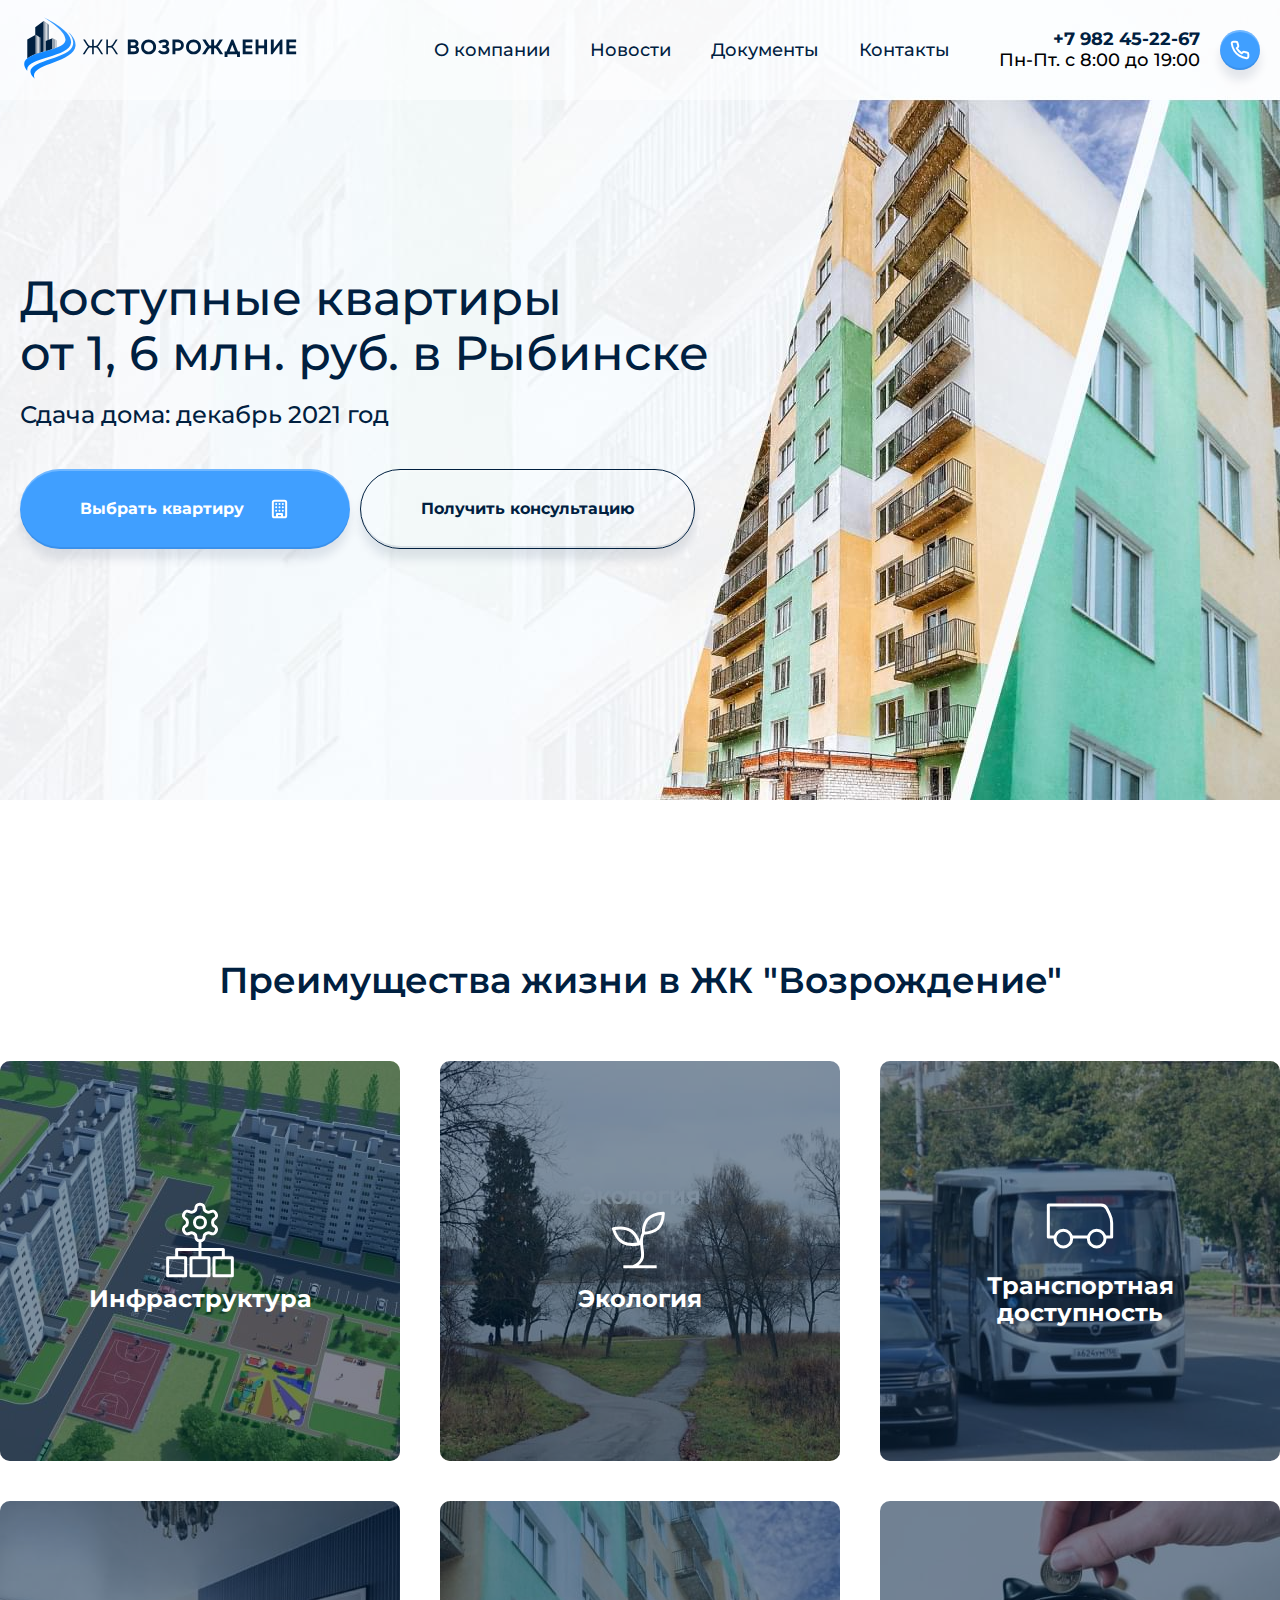
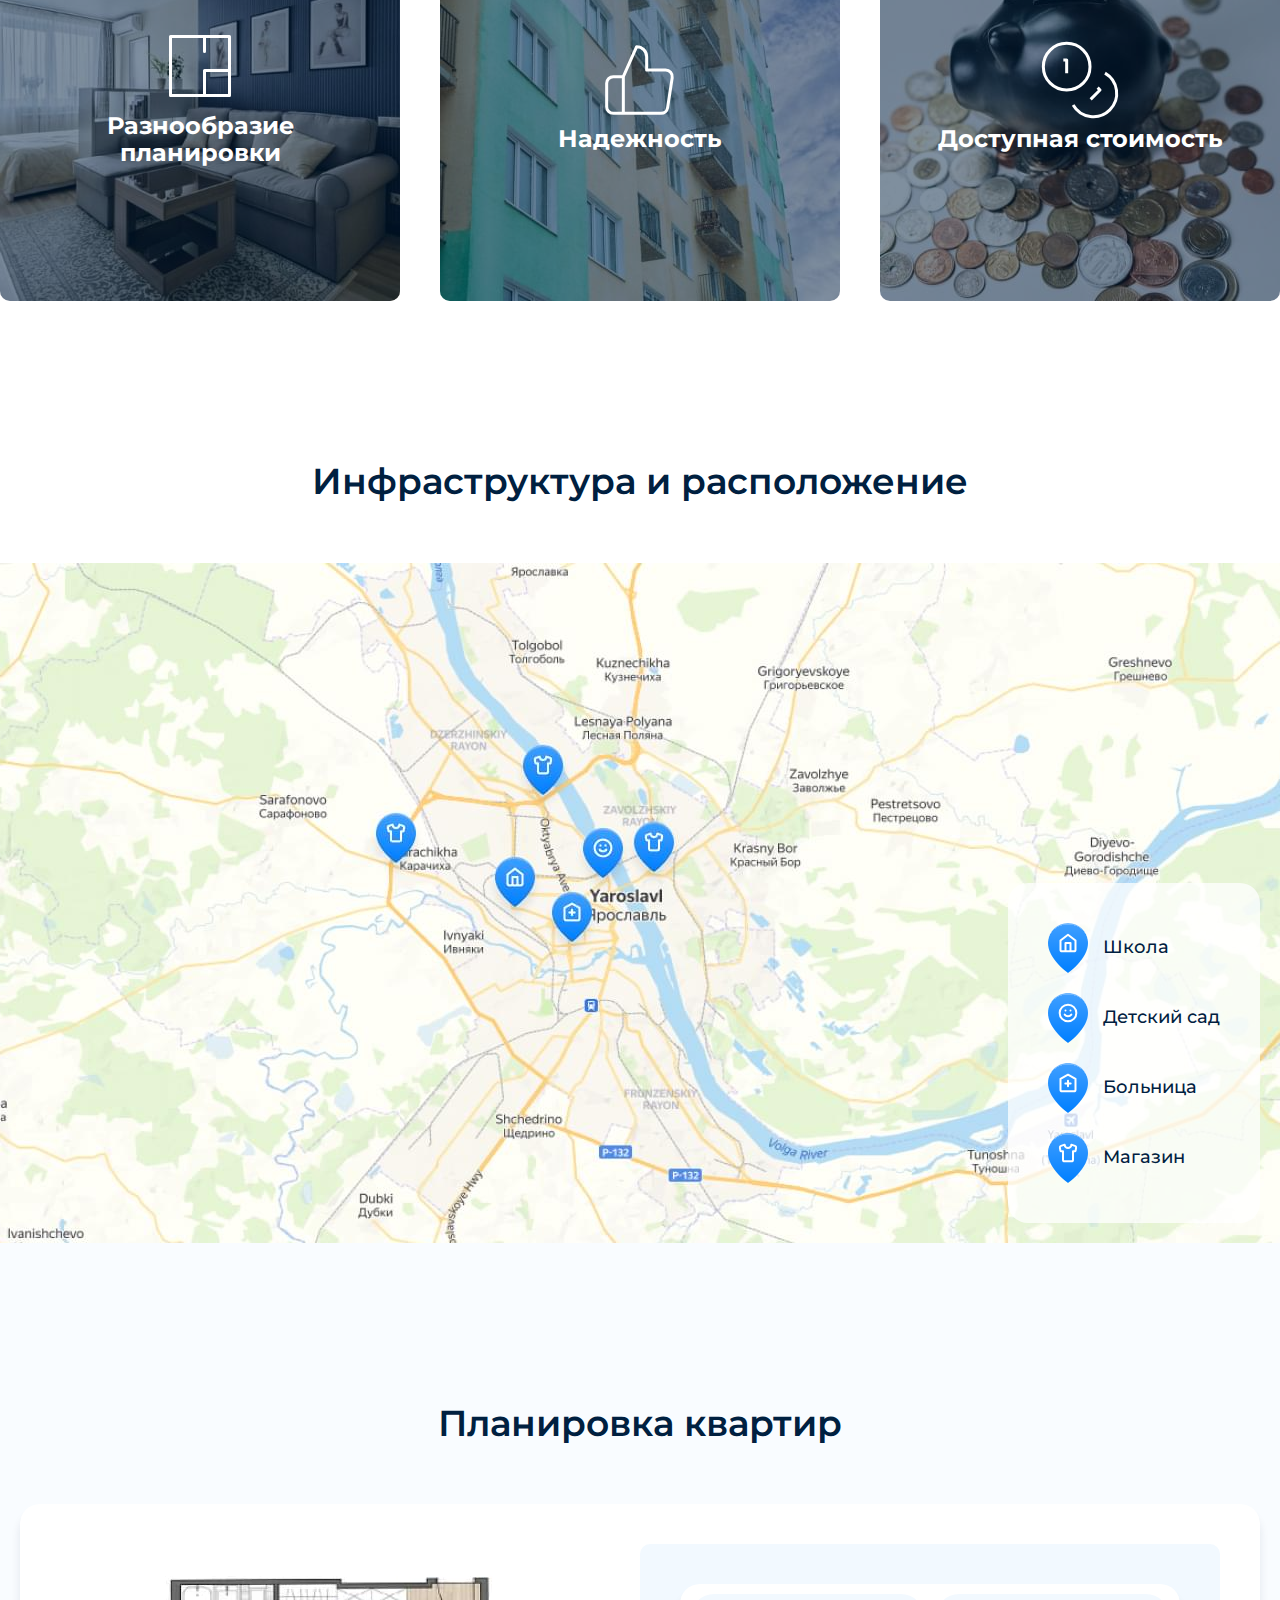
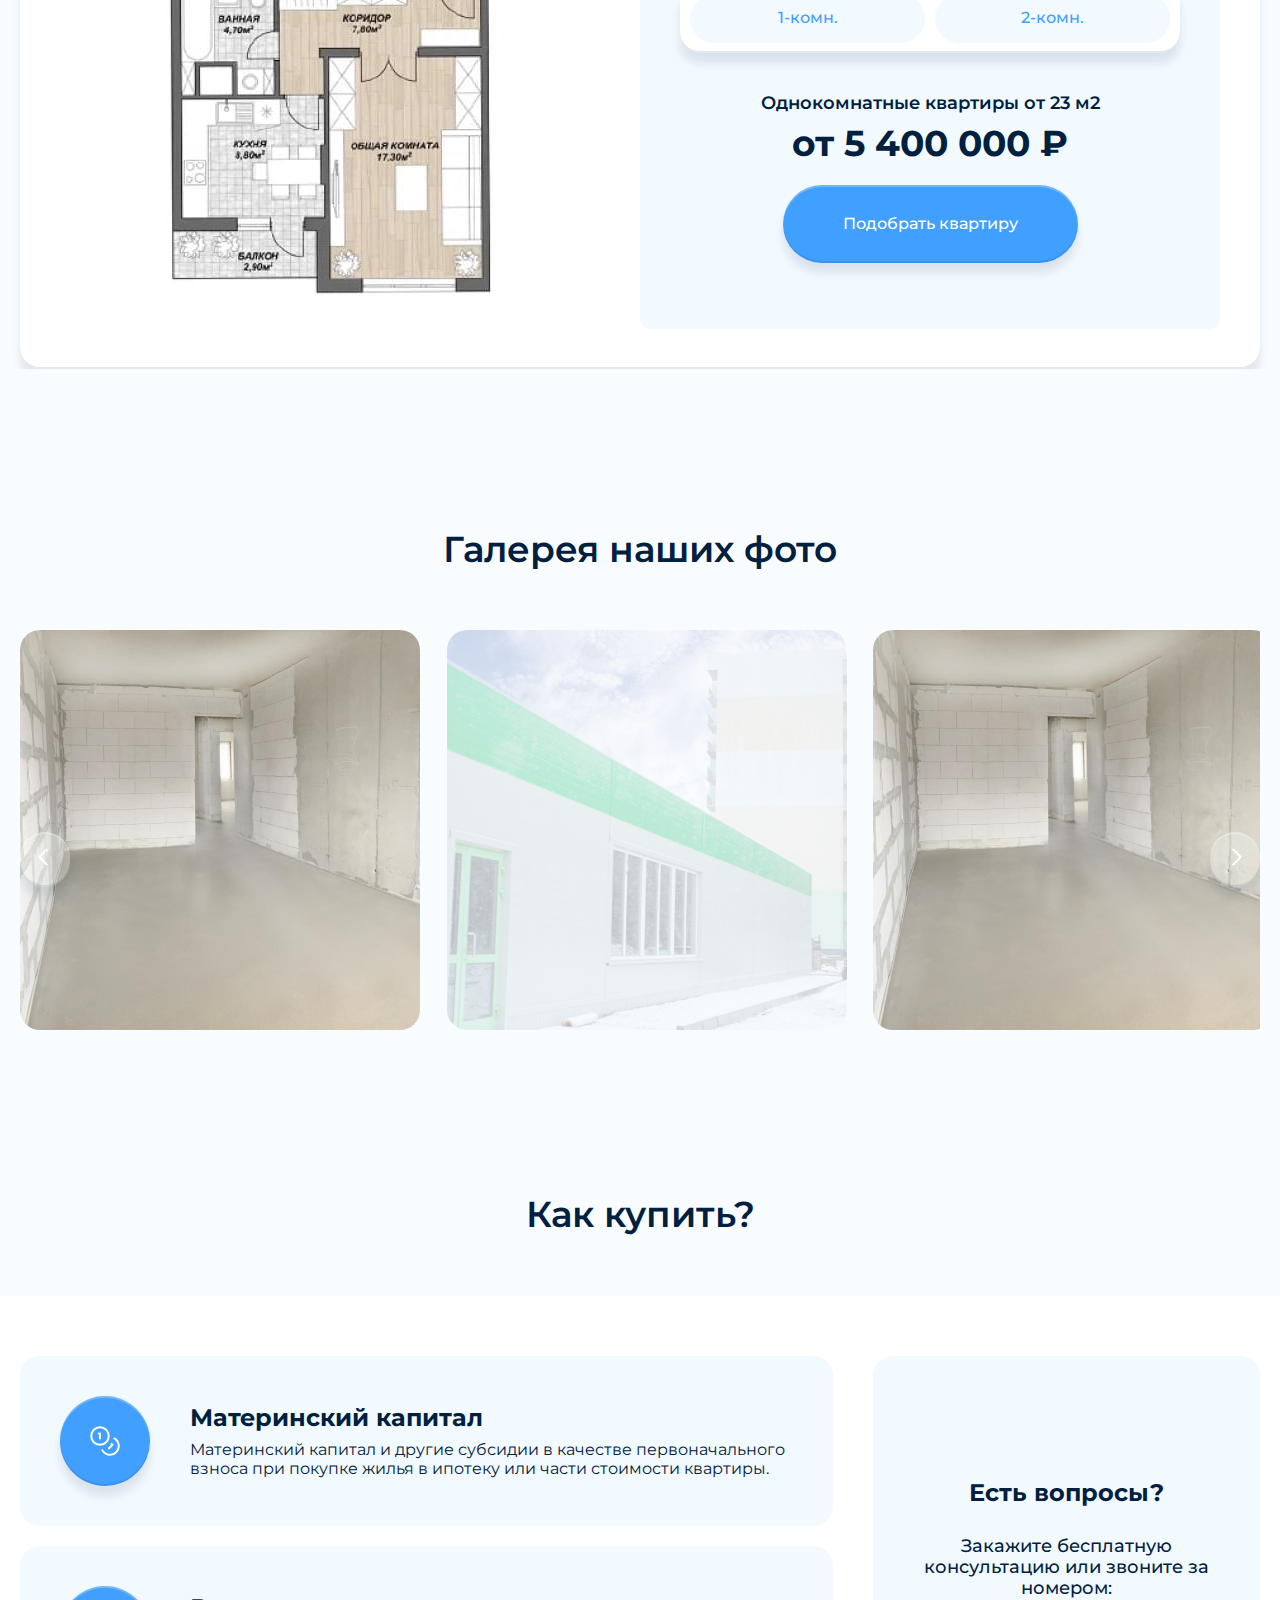
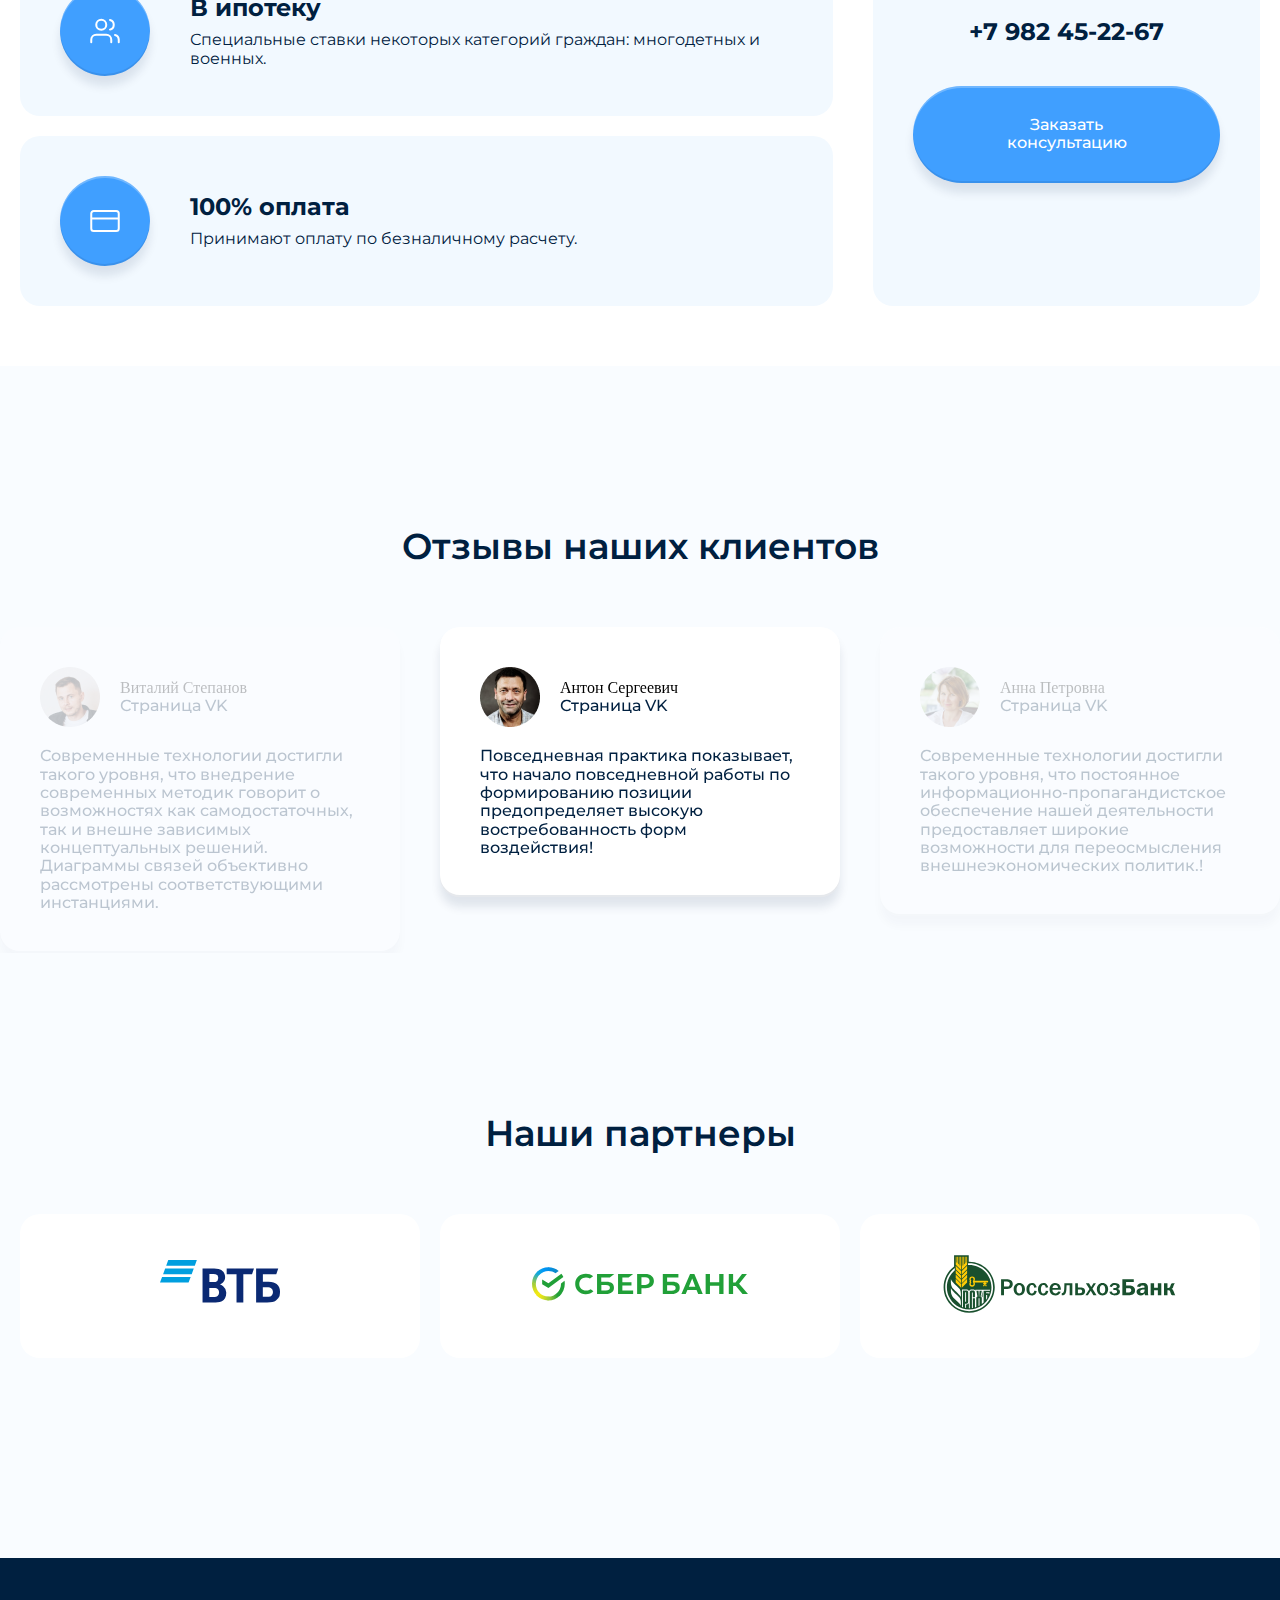
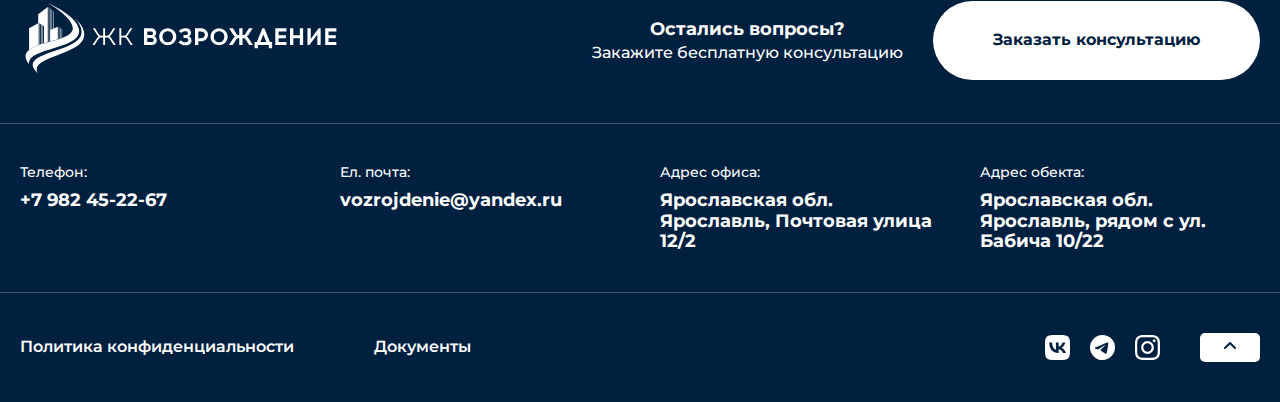
==== index.html @ 4272f908 "Add files via upload" ====
<!DOCTYPE html>
<html lang="ru">
  <head>
  <meta charset="UTF-8">
  <meta name="viewport" content="width=device-width, initial-scale=1.0">
  <title>Главная страница</title>

 <!-- шрифт montserrat 500 600 -->
 <link rel="preconnect" href="https://fonts.googleapis.com">
 <link rel="preconnect" href="https://fonts.gstatic.com" crossorigin>
 <link href="https://fonts.googleapis.com/css2?family=Montserrat:wght@500;600;700&display=swap" rel="stylesheet">

 <link
 rel="stylesheet"
 href="https://cdn.jsdelivr.net/npm/swiper@11/swiper-bundle.min.css"
 />

  <link rel="stylesheet" href="assets/css/styles.min.css">
</head>
<body>
  <header class="header">
    <div class="header__content container --d-flex-sb-c">
        <a class="logo-color" href="index.html"><img src="assets/images/logo-color.svg" alt="Logo-color"></a> 
        <button class="header__menu-toggle --d-flex-sb-c" type="button" onclick="this.classList.toggle('is-open')">
            <p>Меню</p>
            <img src="assets/images/sandwich.svg" alt="sandwich">
        </button>

        <div class="header__list">
            <nav class="header__nav">
              <ul class="header__menu">
                <li class="header__menu-item"><a href="project.html">О компании</a></li>
                <li class="header__menu-item"><a href="#!">Новости</a></li>
                <li class="header__menu-item"><a href="#!">Документы</a></li>
                <li class="header__menu-item"><a href="#!">Контакты</a></li>
              </ul>
            </nav>
            <div class="header__contact">
                <p>
                    <a class="header__tel"  href="tel:+7 982 45-22-67"><b>+7 982 45-22-67</b></a>
                    <br>
                    Пн-Пт. с 8:00 до 19:00
                </p>
                <a href="#!" class="header__callback --d-flex-sb-c">
                    <span>Заказать звонок</span>
                    <img src="assets/images/phone.svg" alt="phone">
                </a>
            </div>
        </div>
    
    </div>
</header>
  
  <main class="main-home">

    <div class="top-banner">
    <div class="top-banner__block container">
        <div class="top-banner__picture">
            <img src="assets/images/banner-mob.jpg" alt=""/>
        </div>
        <div class="top-banner__contant">
            <h2 class="top-banner__title-mob">Более <span class="line">1000</span> комфортных квартир от 2,3 млн рублей  в Дзержинском р-не Ярославля</h2>
            <div class="top-banner__title-com"> 
                <h2>Доступные квартиры <br> от 1, 6 млн. руб. в Рыбинске</h2>
                <p>Сдача дома: декабрь 2021 год</p>
            </div>
            <div class="top-banner__btn">
                <a class="btn-blue-oval" href="#">Выбрать квартиру<img src="assets/images/house-white.svg" alt="icon"></a>
                <a class="btn-circuit-oval" href="#">Получить консультацию</a>
            </div>
        </div>
    </div>
</div> 

    <section class="main-home__advantages">
      <div class="container">
        <h2 class="title">Преимущества жизни в ЖК "Возрождение"</h2>
        <div class="advantages-cards">
          <div class="advantages">
    <div class="advantages__img">
      <img src=assets/images/advantages/card-1.jpg alt="">
    </div>
    <div class="advantages__content">
      <div class="advantages__header" onclick="this.classList.toggle('is-open')">
        <div class="advantages__icon">
            <picture class="project-card__picture">
                <source srcset=assets/images/advantages/scheme-lg.svg media="(min-width: 768px)"/>
                <img srcset=assets/images/advantages/scheme.svg alt="" width="40" height="40"/>
            </picture>

            <!-- <img src=assets/images/advantages/scheme.svg alt="" width="40" height="40"> -->
        </div>
        <div class="advantages__title">Инфраструктура</div>
        <div class="advantages__arrow"> 
            <img src="assets/images/advantages/chevron-up-w.svg" alt="">
        </div>
      </div>
      <div class="advantages__text">Рядом лес, Волга и зоны для отдыха. Шум и пыль не будут вас беспокоить, так как дом находится на второй линии, а развитая инфраструктура этой части города будет полностью в Вашем распоряжении</div>
    </div>
  </div>

          <div class="advantages">
    <div class="advantages__img">
      <img src=assets/images/advantages/card-2.jpg alt="">
    </div>
    <div class="advantages__content">
      <div class="advantages__header" onclick="this.classList.toggle('is-open')">
        <div class="advantages__icon">
            <picture class="project-card__picture">
                <source srcset=assets/images/advantages/eco-lg.svg media="(min-width: 768px)"/>
                <img srcset=assets/images/advantages/eco.svg alt="" width="40" height="40"/>
            </picture>

            <!-- <img src=assets/images/advantages/eco.svg alt="" width="40" height="40"> -->
        </div>
        <div class="advantages__title">Экология</div>
        <div class="advantages__arrow"> 
            <img src="assets/images/advantages/chevron-up-w.svg" alt="">
        </div>
      </div>
      <div class="advantages__text">Рядом лес, Волга и зоны для отдыха. Шум и пыль не будут вас беспокоить, так как дом находится на второй линии, а развитая инфраструктура этой части города будет полностью в Вашем распоряжении</div>
    </div>
  </div>
          
          <div class="advantages">
    <div class="advantages__img">
      <img src=assets/images/advantages/card-3.jpg alt="">
    </div>
    <div class="advantages__content">
      <div class="advantages__header" onclick="this.classList.toggle('is-open')">
        <div class="advantages__icon">
            <picture class="project-card__picture">
                <source srcset=assets/images/advantages/car-lg.svg media="(min-width: 768px)"/>
                <img srcset=assets/images/advantages/car.svg alt="" width="40" height="40"/>
            </picture>

            <!-- <img src=assets/images/advantages/car.svg alt="" width="40" height="40"> -->
        </div>
        <div class="advantages__title">Транспортная доступность</div>
        <div class="advantages__arrow"> 
            <img src="assets/images/advantages/chevron-up-w.svg" alt="">
        </div>
      </div>
      <div class="advantages__text">Рядом лес, Волга и зоны для отдыха. Шум и пыль не будут вас беспокоить, так как дом находится на второй линии, а развитая инфраструктура этой части города будет полностью в Вашем распоряжении</div>
    </div>
  </div>

          <div class="advantages">
    <div class="advantages__img">
      <img src=assets/images/advantages/card-4.jpg alt="">
    </div>
    <div class="advantages__content">
      <div class="advantages__header" onclick="this.classList.toggle('is-open')">
        <div class="advantages__icon">
            <picture class="project-card__picture">
                <source srcset=assets/images/advantages/plan-lg.svg media="(min-width: 768px)"/>
                <img srcset=assets/images/advantages/plan.svg alt="" width="40" height="40"/>
            </picture>

            <!-- <img src=assets/images/advantages/plan.svg alt="" width="40" height="40"> -->
        </div>
        <div class="advantages__title">Разнообразие планировки</div>
        <div class="advantages__arrow"> 
            <img src="assets/images/advantages/chevron-up-w.svg" alt="">
        </div>
      </div>
      <div class="advantages__text">Рядом лес, Волга и зоны для отдыха. Шум и пыль не будут вас беспокоить, так как дом находится на второй линии, а развитая инфраструктура этой части города будет полностью в Вашем распоряжении</div>
    </div>
  </div>

          <div class="advantages">
    <div class="advantages__img">
      <img src=assets/images/advantages/card-5.jpg alt="">
    </div>
    <div class="advantages__content">
      <div class="advantages__header" onclick="this.classList.toggle('is-open')">
        <div class="advantages__icon">
            <picture class="project-card__picture">
                <source srcset=assets/images/advantages/like-lg.svg media="(min-width: 768px)"/>
                <img srcset=assets/images/advantages/like.svg alt="" width="40" height="40"/>
            </picture>

            <!-- <img src=assets/images/advantages/like.svg alt="" width="40" height="40"> -->
        </div>
        <div class="advantages__title">Надежность</div>
        <div class="advantages__arrow"> 
            <img src="assets/images/advantages/chevron-up-w.svg" alt="">
        </div>
      </div>
      <div class="advantages__text">Рядом лес, Волга и зоны для отдыха. Шум и пыль не будут вас беспокоить, так как дом находится на второй линии, а развитая инфраструктура этой части города будет полностью в Вашем распоряжении</div>
    </div>
  </div>

          <div class="advantages">
    <div class="advantages__img">
      <img src=assets/images/advantages/card-6.jpg alt="">
    </div>
    <div class="advantages__content">
      <div class="advantages__header" onclick="this.classList.toggle('is-open')">
        <div class="advantages__icon">
            <picture class="project-card__picture">
                <source srcset=assets/images/advantages/money-lg.svg media="(min-width: 768px)"/>
                <img srcset=assets/images/advantages/money.svg alt="" width="40" height="40"/>
            </picture>

            <!-- <img src=assets/images/advantages/money.svg alt="" width="40" height="40"> -->
        </div>
        <div class="advantages__title">Доступная стоимость</div>
        <div class="advantages__arrow"> 
            <img src="assets/images/advantages/chevron-up-w.svg" alt="">
        </div>
      </div>
      <div class="advantages__text">Рядом лес, Волга и зоны для отдыха. Шум и пыль не будут вас беспокоить, так как дом находится на второй линии, а развитая инфраструктура этой части города будет полностью в Вашем распоряжении</div>
    </div>
  </div>

        </div>
      </div>
    </section>
      
    <section class="main-home__map  ">
      <div class="container">
        <h2 class="title --bgrn-none " >Инфраструктура и расположение</h2>
     </div class="--bgrn  ">
      <div class="map">
    <div class="map__img">
        <img src="assets/images/map/map-mob.jpg" alt="" height="700px">
    </div>
    <div class="map__transcript">
        <div class="map__point">
            <img src="assets/images/map/point-info.svg" alt="">
        </div>

        <div class="map__list">
            <div class="map__menu">
                <a class="map__menu-item" href="">
                    <img src="assets/images/map/point-school.svg" alt="">
                    <p>Школа</p>
                </a>
                <a class="map__menu-item" href="">
                    <img src="assets/images/map/point-kindergarten.svg" alt="">
                    <p>Детский сад</p>
                </a>
                <a class="map__menu-item" href="">
                    <img src="assets/images/map/point-hospital.svg" alt="">
                    <p>Больница</p>
                </a>
                <a class="map__menu-item" href="">
                    <img src="assets/images/map/point-shop.svg" alt="">
                    <p>Магазин</p>
                </a>
            </div>

        </div>
    </div>
</div>
    </section>

    <section class="main-home__plan --bgrn ">
      <div class="container">
      <h2 class="title">Планировка квартир</h2>
      </div>
      <div class="container">
    <div class="plan__content">
        <div class="plan__img">
            <picture class="project-card__picture">
                <source srcset="assets/images/apartment-plan.jpg" media="(min-width: 1280px)" width="380px"  height="380px"/>
                <img srcset="assets/images/apartment-plan-mob.jpg" alt="" width="100%"/>
            </picture>
        </div>
        <div class="plan__text">
            <div class="plan__btn">
                <button>1-комн.</button>
                <button>2-комн.</button>
            </div>
            <div class="plan__description">
                <div class="plan__description-text">
                    <p class="plan__description-title">Однокомнатные квартиры от 23 м2</p>
                    <p class="plan__description-price">от 5 400 000 ₽</p>  
                </div>
                <div class="btn-blue">
                    <a  href="">Подобрать квартиру</a>
                </div>
            </div>
        </div>
    </div>
</div>
    </section>

    <section class="main-home__gallery --bgrn ">
      <div class="container">
        <h2 class="title">Галерея наших фото</h2>

        <div class="gallery__slider swiper-container">
          <div class="swiper-wrapper">
            <div class="gallery__slider-item swiper-slide">
              <img src=assets/images/gallery-1.jpg alt="" height="400px" width="400px">

            </div>
            <div class="gallery__slider-item swiper-slide">
              <img src=assets/images/gallery-2.jpg alt="" height="400px" width="400px">

            </div>
            <div class="gallery__slider-item swiper-slide">
              <img src=assets/images/gallery-3.jpg alt="" height="400px" width="400px">

            </div>
            <div class="gallery__slider-item swiper-slide">
              <img src=assets/images/gallery-2.jpg alt="" height="400px" width="400px">

            </div>

          </div>

          <div class="gallery__navigation">
            <div class="button-next"><img  src="assets/images/left-arrow.svg" alt=""></div>
            <div class="button-prev"><img  src="assets/images/right-arrow.svg" alt=""></div> 
          </div>
        </div>

        
        
     </div>
    </section>

    <section class="main-home__questions">
      <div class=" --bgrn ">
        <h2 class="title container">Как купить?</h2>
      </div>
      <div class="questions">
    <div class="questions__content container">

        <div class="questions__blocks ">
            <div class="questions__block">
                <div class="questions__icon">
                    <img  src="assets/images/coins.svg" alt="">
                </div>
                
                <div class="questions__description">
                    <p class="questions__title">Материнский капитал</p>
                    <p class="questions__text">Материнский капитал и другие субсидии в качестве первоначального взноса при покупке жилья в ипотеку или части стоимости квартиры.</p>
                </div>
            </div>

            <div class="questions__block">
                <div class="questions__icon">
                    <img src="assets/images/people.svg" alt="">
                </div>
                <div class="questions__description">
                    <p class="questions__title">В ипотеку</p>
                    <p class="questions__text">Специальные ставки некоторых категорий граждан: многодетных и военных.</p>
                </div>
            </div>

            <div class="questions__block">
                <div class="questions__icon">
                    <img src="assets/images/card.svg" alt="">
                </div>
                <div class="questions__description">
                    <p class="questions__title">100% оплата</p>
                    <p class="questions__text">Принимают оплату по безналичному расчету.</p>
                </div>
            </div>
        </div>

        <div class="questions__block-with-btn">
            <div class="questions__text-block-with-btn">
                <p class="questions__title">Есть вопросы? </p>
                <p class="questions__text-btn">Закажите бесплатную консультацию или звоните за номером:</p>
                <p class="questions__title">+7 982 45-22-67</p>
            </div>
            <div class="btn-blue">
                <a  href="">Заказать консультацию</a> 
            </div>
            
        </div>

    </div>
</div>
    </section>

    <section class="reviews --bgrn ">
      <div class="container">
        <h2 class="title">Отзывы наших клиентов</h2>
      </div>
      
      <div class="reviews__slider swiper-container">
        <div class="swiper-wrapper">

          <div class="reviews__slider-item swiper-slide">
            
            <div class="comment">
    <div class="comment__content">
        <img src=assets/images/user1.png alt="">
        <div class="comment__text">
            <p class="comment__user">Виталий Степанов</p>
            <p class="comment__messenger">Страница VK</p>
        </div>
    </div>
    <div class="comment__comment">
        <p>Современные технологии достигли такого уровня, что внедрение современных методик говорит о возможностях как самодостаточных, так и внешне зависимых концептуальных решений. Диаграммы связей объективно рассмотрены соответствующими инстанциями.</p>
    </div> 
</div>
          </div>

          <div class="reviews__slider-item swiper-slide">
            <div class="comment">
    <div class="comment__content">
        <img src=assets/images/user2.png alt="">
        <div class="comment__text">
            <p class="comment__user">Антон Сергеевич</p>
            <p class="comment__messenger">Страница VK</p>
        </div>
    </div>
    <div class="comment__comment">
        <p>Повседневная практика показывает, что начало повседневной работы по формированию позиции предопределяет высокую востребованность форм воздействия!</p>
    </div> 
</div>
          </div>

          <div class="reviews__slider-item swiper-slide">
            <div class="comment">
    <div class="comment__content">
        <img src=assets/images/user3.png alt="">
        <div class="comment__text">
            <p class="comment__user">Анна Петровна</p>
            <p class="comment__messenger">Страница VK</p>
        </div>
    </div>
    <div class="comment__comment">
        <p>Современные технологии достигли такого уровня, что постоянное информационно-пропагандистское обеспечение нашей деятельности предоставляет широкие возможности для переосмысления внешнеэкономических политик.!</p>
    </div> 
</div>
          </div>
        

          <div class="reviews__slider-item swiper-slide">
            <div class="comment">
    <div class="comment__content">
        <img src=assets/images/user2.png alt="">
        <div class="comment__text">
            <p class="comment__user">Антон Сергеевич</p>
            <p class="comment__messenger">Страница VK</p>
        </div>
    </div>
    <div class="comment__comment">
        <p>Повседневная практика показывает, что начало повседневной работы по формированию позиции предопределяет высокую востребованность форм воздействия!</p>
    </div> 
</div>
          </div>

        </div>

      </div>

    </section>

    <section class="main-home__partners --bgrn ">
      <div class="container">
        <h2 class="title">Наши партнеры</h2>
        <div class="partners-cards">
          <div class="partners__card">
 <a href="#"><img src=assets/images/vtb.svg alt=""></a>
</div>
          <div class="partners__card">
 <a href="#"><img src=assets/images/Sberbank.svg alt=""></a>
</div>
          <div class="partners__card">
 <a href="#"><img src=assets/images/Rosselkhozbank.svg alt=""></a>
</div>
        </div>
      </div>
    </section>

      
   

  </main>
  <footer class="footer">
    <div class="footer__border">
        <div class="footer__question container">
            <a class="logo-white" href="#"><img src="assets/images/logo-white.svg" alt="logo"></a>
            <div class="footer__question-content">
                <div class="footer__question-text">
                    <p class="footer__question-text-top">Остались вопросы?</p> 
                    <p class="footer__question-text-bottom">Закажите бесплатную консультацию</p> 
                </div>
                <a class="footer__btn-white" href="#">Заказать консультацию</a>
            </div>
        </div>
    </div>
    <div class="footer__border">
        <div class="footer__info container">
            <div>
                <p class="footer__info-name">Телефон:</p>
                <a class="footer__info-item" href="+7 982 45-22-67">+7 982 45-22-67</a>
            </div>
            <div>
                <p class="footer__info-name">Ел. почта:</p>
                <a class="footer__info-item" href="vozrojdenie@yandex.ru">vozrojdenie@yandex.ru</a>
            </div>
            <div>
                <p class="footer__info-name">Адрес офиса:</p>
                <p class="footer__info-item">Ярославская обл. Ярославль, Почтовая улица 12/2</p>
            </div>
            <div>
                <p class="footer__info-name">Адрес обекта:</p>
                <p class="footer__info-item">Ярославская обл. Ярославль, рядом с ул. Бабича 10/22</p>
            </div>
        </div>
    </div>
    <div class="footer__media container">
        <div class="footer__media-text">
            <a href="">Политика конфиденциальности</a>
            <a href="">Документы</a>
        </div>
        <div class="footer__messengers">
            <div class="footer__messengers-icon">
                <img src="assets/images/vk.svg" alt="vk">
                <img src="assets/images/telegram.svg" alt="telegram">
                <img src="assets/images/instagram.svg" alt="instagram">
            </div>
            <a class="footer__messengers-btn" href="#"> <img src="assets/images/chevron-up.svg" alt=""></a>
        </div>
    </div>
</footer>

  <script src="https://cdn.jsdelivr.net/npm/swiper@11/swiper-bundle.min.js"></script>
  <script src="assets/js/script.min.js"></script>

</body>
</html>
---- assets/css/styles.min.css ----
/*! normalize.css v8.0.1 | MIT License | github.com/necolas/normalize.css */html{line-height:1.15;-webkit-text-size-adjust:100%}body{margin:0}main{display:block}h1{font-size:2em;margin:.67em 0}hr{box-sizing:content-box;height:0;overflow:visible}pre{font-family:monospace,monospace;font-size:1em}a{background-color:transparent}abbr[title]{border-bottom:none;text-decoration:underline;-webkit-text-decoration:underline dotted;text-decoration:underline dotted}b,strong{font-weight:bolder}code,kbd,samp{font-family:monospace,monospace;font-size:1em}small{font-size:80%}sub,sup{font-size:75%;line-height:0;position:relative;vertical-align:baseline}sub{bottom:-.25em}sup{top:-.5em}img{border-style:none}button,input,optgroup,select,textarea{font-family:inherit;font-size:100%;line-height:1.15;margin:0}button,input{overflow:visible}button,select{text-transform:none}[type=button],[type=reset],[type=submit],button{-webkit-appearance:button}[type=button]::-moz-focus-inner,[type=reset]::-moz-focus-inner,[type=submit]::-moz-focus-inner,button::-moz-focus-inner{border-style:none;padding:0}[type=button]:-moz-focusring,[type=reset]:-moz-focusring,[type=submit]:-moz-focusring,button:-moz-focusring{outline:1px dotted ButtonText}fieldset{padding:.35em .75em .625em}legend{box-sizing:border-box;color:inherit;display:table;max-width:100%;padding:0;white-space:normal}progress{vertical-align:baseline}textarea{overflow:auto}[type=checkbox],[type=radio]{box-sizing:border-box;padding:0}[type=number]::-webkit-inner-spin-button,[type=number]::-webkit-outer-spin-button{height:auto}[type=search]{-webkit-appearance:textfield;outline-offset:-2px}[type=search]::-webkit-search-decoration{-webkit-appearance:none}::-webkit-file-upload-button{-webkit-appearance:button;font:inherit}details{display:block}summary{display:list-item}template{display:none}[hidden]{display:none}:root{--text-color:#002040;--color-white-tr:rgba(255, 255, 255, 0.5);--color-white:#fff;--btn-color:#409FFF;--gradient-blue:linear-gradient(180deg, #409FFF 0%, #007FFF 100%);--box-shadow:0px -2px 0px 0px rgba(0, 32, 64, 0.10) inset,0px 2px 0px 0px rgba(255, 255, 255, 0.25) inset,0px 10px 10px 0px rgba(0, 32, 64, 0.10);--header-height:100px;--btn-color-h:#007FFF;--btn-no-color-h:rgba(239, 239, 239, 0.729)}.header__menu,.map__menu{margin:0;padding:0;list-style:none}p{padding:0;margin:0}h1{font-family:Montserrat;font-size:36px;font-weight:500;color:var(--text-color);margin:0}h2{font-family:Montserrat;font-size:24px;font-weight:600;color:var(--text-color);margin:0}.--d-flex-sb-c{display:flex;justify-content:space-between;align-items:center}.--d-flex-c{display:flex;align-items:center}.--d-flex-c-c{display:flex;justify-content:center;align-items:center}.--d-flex-jcc{display:flex;justify-content:center}.--bgrn{background-color:#f9fcff}.--bgrn-none{background-color:transparent}.footer{background-color:var(--text-color)}.footer__question{display:flex;flex-direction:column;align-items:center;gap:20px;padding-block:40px}@media only screen and (width >= 1024px){.footer__question{flex-direction:row;justify-content:space-between;align-items:center}}.footer__question-content{display:flex;flex-direction:column;align-items:center;gap:20px}@media only screen and (width >= 1024px){.footer__question-content{flex-direction:row;justify-content:space-between;align-items:center;gap:30px}}.footer__question-text{text-align:center;color:var(--color-white);font-family:Montserrat}.footer__question-text-top{font-size:18px;font-weight:700;padding-bottom:5px}.footer__question-text-bottom{font-size:16px;font-weight:500}.footer__btn-white{text-decoration:none;background-color:var(--color-white);font-family:Montserrat;color:var(--text-color);font-size:16px;font-weight:700;border-radius:80px;padding:30px 60px}.footer__btn-white:hover{background-color:#f2f9ff}.footer__info{display:flex;flex-direction:column;gap:40px;padding:40px}@media only screen and (width >= 1280px){.footer__info{display:grid;grid-template-columns:repeat(4,1fr);-moz-column-gap:40px;column-gap:40px}}.footer__info-name{font-family:Montserrat;color:var(--color-white);font-size:14px;font-weight:500;padding-bottom:10px;padding-inline:20px}@media only screen and (width >= 1280px){.footer__info-name{padding-inline:0}}.footer__info-item{font-family:Montserrat;color:var(--color-white);font-size:18px;font-weight:700;text-decoration:none;padding-inline:20px}@media only screen and (width >= 1280px){.footer__info-item{padding-inline:0}}.footer__media{padding-block:40px;display:flex;flex-direction:column;gap:40px}@media only screen and (width >= 1024px){.footer__media{flex-direction:row;justify-content:space-between;align-items:center}}.footer__media-text{display:flex;justify-content:space-between;align-items:center}@media only screen and (width >= 1024px){.footer__media-text{flex-direction:row;justify-content:space-between;align-items:center;gap:80px}}.footer__media-text a{font-family:Montserrat;color:var(--color-white);font-size:16px;font-weight:600;text-decoration:none}.footer__messengers{display:flex;justify-content:space-between;align-items:center}@media only screen and (width >= 1024px){.footer__messengers{flex-direction:row;justify-content:space-between;align-items:center;gap:40px}}.footer__messengers-icon{display:flex;justify-content:space-between;align-items:center;gap:20px}.footer__messengers-btn{padding:2px 20px;background-color:var(--color-white);border-radius:5px}.footer__messengers-btn:hover{background-color:#f2f9ff}.footer__border{border-bottom:1px solid rgba(255,255,255,.25)}.header{position:relative;background-color:rgba(255,255,255,.5)}.header__content{height:100px}@media only screen and (width >= 1280px){.header__content{gap:133px}}.header__menu-toggle{font-family:Montserrat;background-color:var(--btn-color);border:none;color:var(--color-white);border-radius:79px;padding:10px 20px;gap:10px;box-shadow:var(--box-shadow)}.header__menu-toggle.is-open~.header__list{display:block}@media only screen and (width >= 1280px){.header__menu-toggle{display:none}}.header__list{display:none;position:absolute;left:0;top:100px;width:100%;padding-block:40px;background-color:#fff;font-family:Montserrat;font-size:18px;font-weight:500}@media only screen and (width >= 1280px){.header__list{position:static;display:flex;justify-content:space-between;align-items:center;background-color:transparent}}.header__menu{display:flex;flex-direction:column;align-items:center;gap:40px;padding-bottom:80px}@media only screen and (width >= 1280px){.header__menu{flex-direction:row;justify-content:space-between;align-items:center;padding-bottom:0}}.header__menu-item a{text-decoration:none;color:var(--text-color)}.header__contact{display:flex;flex-direction:column;align-items:center;gap:20px}@media only screen and (width >= 1280px){.header__contact{justify-content:space-between;align-items:center;flex-direction:row}}.header__tel{text-decoration:none;color:var(--text-color)}.header__contact p{text-align:right}.header__callback{background-color:var(--btn-color);border:none;color:var(--color-white);border-radius:79px;padding:10px 20px;gap:10px;position:relative;text-decoration:none}@media only screen and (width >= 1280px){.header__callback{padding:10px;box-shadow:var(--box-shadow)}}@media only screen and (width >= 1280px){.header__callback span{display:none}}.project-card{padding:10px;background-color:#fff;border-radius:20px;box-shadow:var(--box-shadow)}.project-card__picture{display:block;width:100%}@media only screen and (width >= 1024px){.project-card__picture{margin-bottom:0}}@media only screen and (width >= 1280px){.project-card__picture{grid-column:span 2}}.project-card__img{border-radius:20px}.project-card__bootom{padding:10px}.project-card__bootom h2{padding-block:10px 20px}@media only screen and (width >= 1280px){.project-card__bootom h2{padding-top:20px}}.project-card__blocks-info{display:flex;flex-direction:column;gap:10px}.project-card__icon{background-color:#f2f9ff;padding:5px 10px;border-radius:30px}.project-card__icon p{font-family:Montserrat;font-size:16px;font-weight:500;color:var(--btn-color);padding-left:5px}.project-card__info p{font-family:Montserrat;font-size:16px;font-weight:500;color:var(--text-color);padding-left:10px}.project-card__btn{text-decoration:none;background-color:var(--btn-color);font-family:Montserrat;color:#fff;font-size:16px;font-weight:700;border-radius:10px;padding:30px 60px;margin-top:40px;display:flex;justify-content:center;align-items:center;gap:25px;box-shadow:var(--box-shadow)}@media only screen and (width >= 1024px){.project-card__btn{margin-top:50px}}@media only screen and (width >= 1280px){.project-card__btn{margin-top:40px}}@media only screen and (width >= 1024px){.project-card__liter{display:grid;grid-template-columns:repeat(2,1fr);-moz-column-gap:40px;column-gap:40px}}@media only screen and (width >= 1280px){.project-card__liter{grid-template-columns:repeat(3,1fr)}}.container{max-width:1280px;margin:auto;padding-inline:20px}.project h1{padding-bottom:40px}@media only screen and (width >= 1280px){.project h1{padding-bottom:60px}}.project__cards{display:flex;flex-direction:column;gap:20px;padding-bottom:160px}@media only screen and (width >= 1024px){.project__cards{gap:40px;padding-bottom:200px}}.top-banner{background:url(../images/banner-bg.jpg) center top}@media only screen and (width >= 1024px){.top-banner{height:600px;margin-top:calc(var(--header-height) * -1);background:url(../images/top-banner.jpg) no-repeat center top;padding-top:var(--header-height)}}@media only screen and (width >= 1280px){.top-banner{height:700px}}@media only screen and (width >= 1024px){.top-banner__block{display:grid;grid-template-columns:repeat(12,1fr);align-items:center;height:100%}}.top-banner .container{padding:0}.top-banner__picture{display:block;height:250px}@media only screen and (width >= 1024px){.top-banner__picture{display:none}}.top-banner__picture img{width:100%;height:100%;-o-object-fit:cover;object-fit:cover}.top-banner__title-com{display:none}@media only screen and (width >= 1024px){.top-banner__title-com{display:block}}.top-banner__contant{padding:40px 20px 80px 20px}@media only screen and (width >= 1024px){.top-banner__contant{grid-column:span 7}}@media only screen and (width >= 1280px){.top-banner__contant{padding:0 20px 80px}}.top-banner__title-mob{font-family:Montserrat;font-size:36px;font-weight:500;color:var(--text-color);text-align:center;margin-bottom:20px}@media only screen and (width >= 1024px){.top-banner__title-mob{display:none}}.top-banner .line{color:var(--btn-color);background:url(../images/Line.svg) no-repeat bottom;padding-bottom:5px}.top-banner__btn{margin-top:20px;display:flex;flex-direction:column;gap:10px}@media only screen and (width >= 768px){.top-banner__btn{flex-direction:row;justify-content:center}}@media only screen and (width >= 1024px){.top-banner__btn{flex-direction:column;align-items:flex-start;margin-top:40px}}@media only screen and (width >= 1280px){.top-banner__btn{flex-direction:row;justify-content:start}}.top-banner__title-com h2{font-family:Montserrat;font-size:48px;font-weight:500;color:var(--text-color);padding-bottom:20px}.top-banner__title-com p{font-family:Montserrat;font-size:24px;font-weight:500;color:var(--text-color)}.btn-blue-oval{text-decoration:none;background-color:var(--btn-color);font-family:Montserrat;color:#fff;font-size:16px;font-weight:700;border-radius:80px;padding:30px 60px;display:flex;justify-content:center;align-items:center;gap:25px;box-shadow:var(--box-shadow)}.btn-blue-oval:hover{background-color:var(--btn-color-h)}.btn-circuit-oval{text-decoration:none;background-color:transparent;font-family:Montserrat;color:var(--text-color);border:1px solid var(--text-color);font-size:16px;font-weight:700;border-radius:80px;padding:30px 60px;display:flex;justify-content:center;align-items:center;gap:25px;box-shadow:var(--box-shadow)}.btn-circuit-oval:hover{background-color:var(--btn-no-color-h)}.advantages{width:440px;position:relative;border-radius:10px;overflow:hidden;background-color:none}@media only screen and (width >= 1024px){.advantages{width:400px;height:400px;cursor:pointer}.advantages:hover .advantages__text{max-height:200px}}.advantages__img{position:absolute;top:0;left:0;width:100%;height:120px;z-index:-1}.advantages__img::before{content:"";position:absolute;top:0;left:0;bottom:0;right:0;background-color:#002040;opacity:.5}.advantages__img img{display:block;width:100%;height:100%;-o-object-fit:cover;object-fit:cover}@media only screen and (width >= 1024px){.advantages__img{height:100%}}.advantages__header{height:40px;display:flex;align-items:center;justify-content:space-between;gap:30px;padding:40px;color:#fff;font-family:Montserrat;color:var(--color-white);font-size:24px;font-weight:700}.advantages__header.is-open+.advantages__text{display:block}@media only screen and (width >= 1024px){.advantages__header{height:auto;display:block;padding:0}}.advantages__title{flex-grow:1}.advantages__text{display:none;padding:40px;background-color:#f5f7f9;font-family:Montserrat;color:var(--text-color);font-size:16px;font-weight:400;box-shadow:var(--box-shadow)}@media only screen and (width >= 1024px){.advantages__text{display:block;max-height:0;overflow:hidden;background:0 0;color:#fff;padding:0;transition:max-height .4s ease}}@media only screen and (width >= 1024px){.advantages__content{padding-inline:40px;height:100%;display:flex;flex-direction:column;justify-content:center;align-items:center;text-align:center;gap:10px}}@media only screen and (width >= 1024px){.advantages__icon img{width:80px;height:80px}}@media only screen and (width >= 1024px){.advantages__arrow{display:none}}.map{position:relative}@media only screen and (width >= 768px){.map{background:url(../images/map/map.jpg) no-repeat center top;padding:20px;display:flex;justify-content:end;padding-top:320px}}.map__point{padding-inline:20px}.map__img{height:700px;display:flex;justify-content:center;align-items:center}@media only screen and (width >= 768px){.map__img{display:none}}.map__img img{text-align:center}.map__list{display:none}@media only screen and (width >= 768px){.map__list{display:block}}.map__menu{text-decoration:none;display:flex;flex-direction:column;justify-content:center;gap:20px;padding:40px;background-color:rgba(255,255,255,.75);border-radius:20px;bottom:0}.map__menu-item{display:flex;align-items:center;gap:15px;font-family:Montserrat;font-size:18px;font-weight:500;text-align:center;text-decoration:none;color:var(--text-color)}.map__point{position:absolute;bottom:0;right:0;padding:20px;background-color:rgba(255,255,255,.75);padding:20px 25px;border-radius:20px;margin:20px;cursor:pointer}@media only screen and (width >= 768px){.map__point{display:none}}.plan__content{background-color:#fff;box-shadow:var(--box-shadow);border-radius:20px;display:flex;flex-direction:column}@media only screen and (width >= 1024px){.plan__content{display:grid;grid-template-columns:repeat(2,1fr);padding:40px}}.plan__img{padding:40px}@media only screen and (width >= 1024px){.plan__img{padding:0;padding-right:40px;display:block;margin:auto}}.plan__text{padding:40px;display:flex;flex-direction:column;gap:40px;margin-bottom:36px}@media only screen and (width >= 1024px){.plan__text{background-color:#f2f9ff;border-radius:10px;margin-bottom:0}}.plan__btn{background-color:#fff;box-shadow:var(--box-shadow);border-radius:20px;padding:10px;display:grid;grid-template-columns:repeat(2,1fr);-moz-column-gap:10px;column-gap:10px}.plan__btn button{background-color:#f2f9ff;font-family:Montserrat;color:var(--btn-color);font-size:16px;font-weight:500;border-radius:50px;padding:15px 20px;border:none}.plan__btn button:hover{background-color:var(--btn-color);color:#fff}.plan__description{display:flex;flex-direction:column;gap:20px;align-items:center}.plan__description-title{font-family:Montserrat;color:var(--text-color);font-size:18px;font-weight:600;padding-bottom:10px}.plan__description-price{font-family:Montserrat;color:var(--text-color);font-size:36px;font-weight:700}.plan__description-text{text-align:center}.btn-blue{background-color:var(--btn-color);border-radius:80px;padding:30px 60px;border:none;box-shadow:var(--box-shadow)}.btn-blue:hover{background-color:var(--btn-color-h)}.btn-blue a{text-decoration:none;font-family:Montserrat;color:var(--color-white);font-size:16px;font-weight:500;display:flex;justify-content:center}.gallery{margin:0}.gallery__slider{box-sizing:border-box;width:100%;overflow:hidden;position:absolute}.gallery__slider .button-next,.gallery__slider .button-prev{-webkit-backdrop-filter:blur(2, 5px);backdrop-filter:blur(2, 5px);background:rgba(255,255,255,.25);padding:10px;border-radius:30px;box-shadow:var(--box-shadow)}.gallery__navigation{display:none}@media only screen and (width >= 1024px){.gallery__navigation{position:absolute;top:50%;width:100%;display:flex;justify-content:space-between;z-index:2}}.gallery__slider-item img{border-radius:20px}.swiper-container{position:relative;z-index:1}.questions{background-color:#fff;margin:20px 0}.questions__block,.questions__block-with-btn{background-color:#f2f9ff;gap:40px;padding:40px;border-radius:20px;display:flex;align-items:center}.questions__block-with-btn{flex-direction:column;gap:30px;justify-content:center;align-items:center}.questions__icon{background-color:var(--btn-color);border-radius:80px;padding:30px;border:none;box-shadow:var(--box-shadow)}.questions img{display:block}@media only screen and (width >= 1024px){.questions__blocks{grid-column:span 2}}.questions__blocks,.questions__content{display:flex;flex-direction:column;gap:20px}.questions__content{padding-block:40px}@media only screen and (width >= 1024px){.questions__content{display:grid;grid-template-columns:repeat(3,1fr);-moz-column-gap:40px;column-gap:40px}}.questions__title{font-family:Montserrat;color:var(--text-color);font-size:24px;font-weight:700;padding-bottom:10px}.questions__text{font-family:Montserrat;color:var(--text-color);font-size:16px;font-weight:400;text-align:start}.questions__text-block-with-btn{display:flex;flex-direction:column;align-items:center;gap:20px}.questions__text-btn{font-family:Montserrat;color:var(--text-color);font-size:18px;font-weight:500;text-align:center}.questions .btn-blue{text-align:center}.reviews{box-sizing:border-box;width:100%;overflow:hidden;max-width:1920px;margin:0 auto}.swiper-slide-next,.swiper-slide-prev{opacity:.25}.partners__card{background-color:#fff;border-radius:20px;padding:40px;display:flex;justify-content:center;align-items:center}.partners-cards{display:flex;flex-direction:column;gap:20px;padding-bottom:200px}@media only screen and (width >= 1024px){.partners-cards{display:grid;grid-template-columns:repeat(3,1fr);-moz-column-gap:auto;column-gap:auto}}.advantages-cards{display:flex;flex-direction:column;justify-content:center;align-items:center;gap:20px}@media only screen and (width >= 1024px){.advantages-cards{display:grid;grid-template-columns:repeat(2,1fr);place-items:center;gap:40px}}@media only screen and (width >= 1280px){.advantages-cards{grid-template-columns:repeat(3,1fr)}}.title{font-size:36px;padding:120px 0 40px 0;text-align:center}@media only screen and (width >= 1024px){.title{padding:160px 0 60px 0}}.comment{background-color:#fff;border-radius:20px;padding:40px;box-shadow:var(--box-shadow)}.comment__content{display:flex;align-items:center;gap:20px;padding-bottom:20px}.comment__reviews__user{font-family:Montserrat;color:var(--text-color);font-size:18px;font-weight:600}.comment__comment,.comment__messenger{font-family:Montserrat;color:var(--text-color);font-size:16px;font-weight:500}
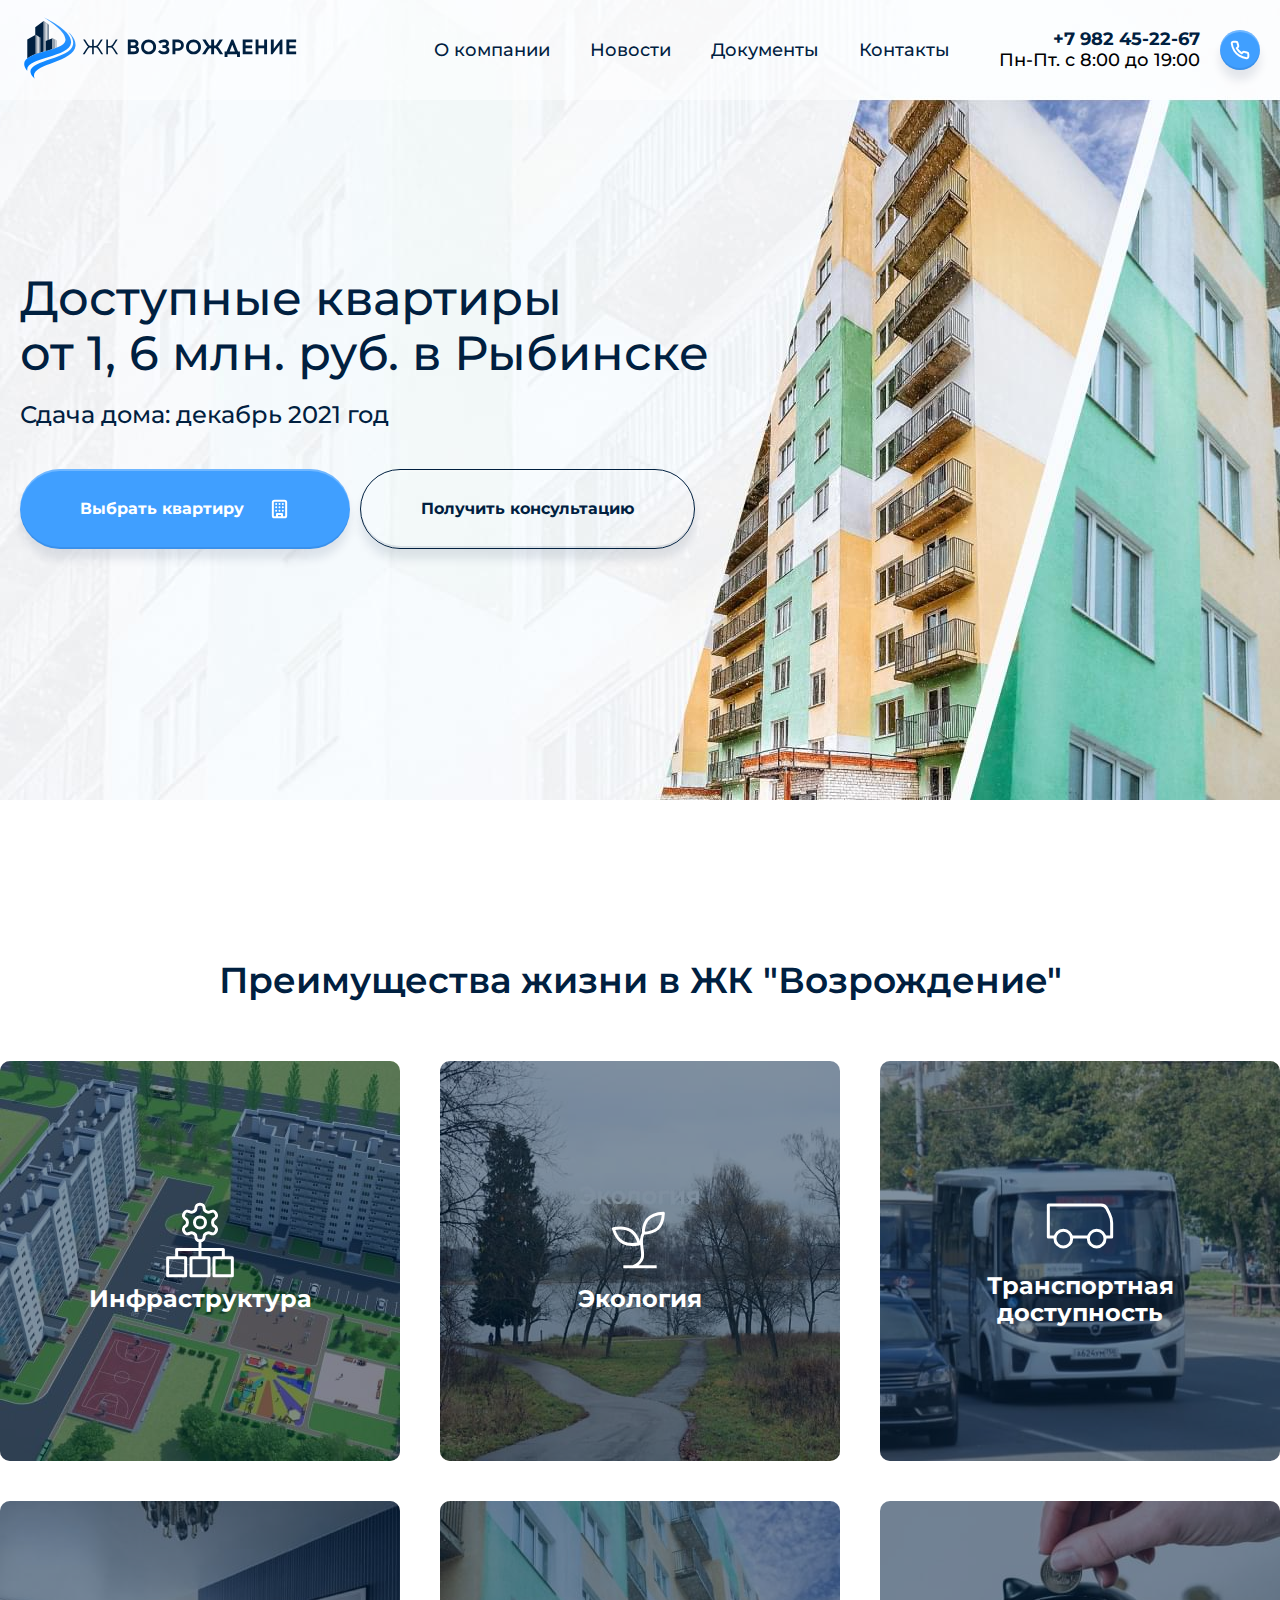
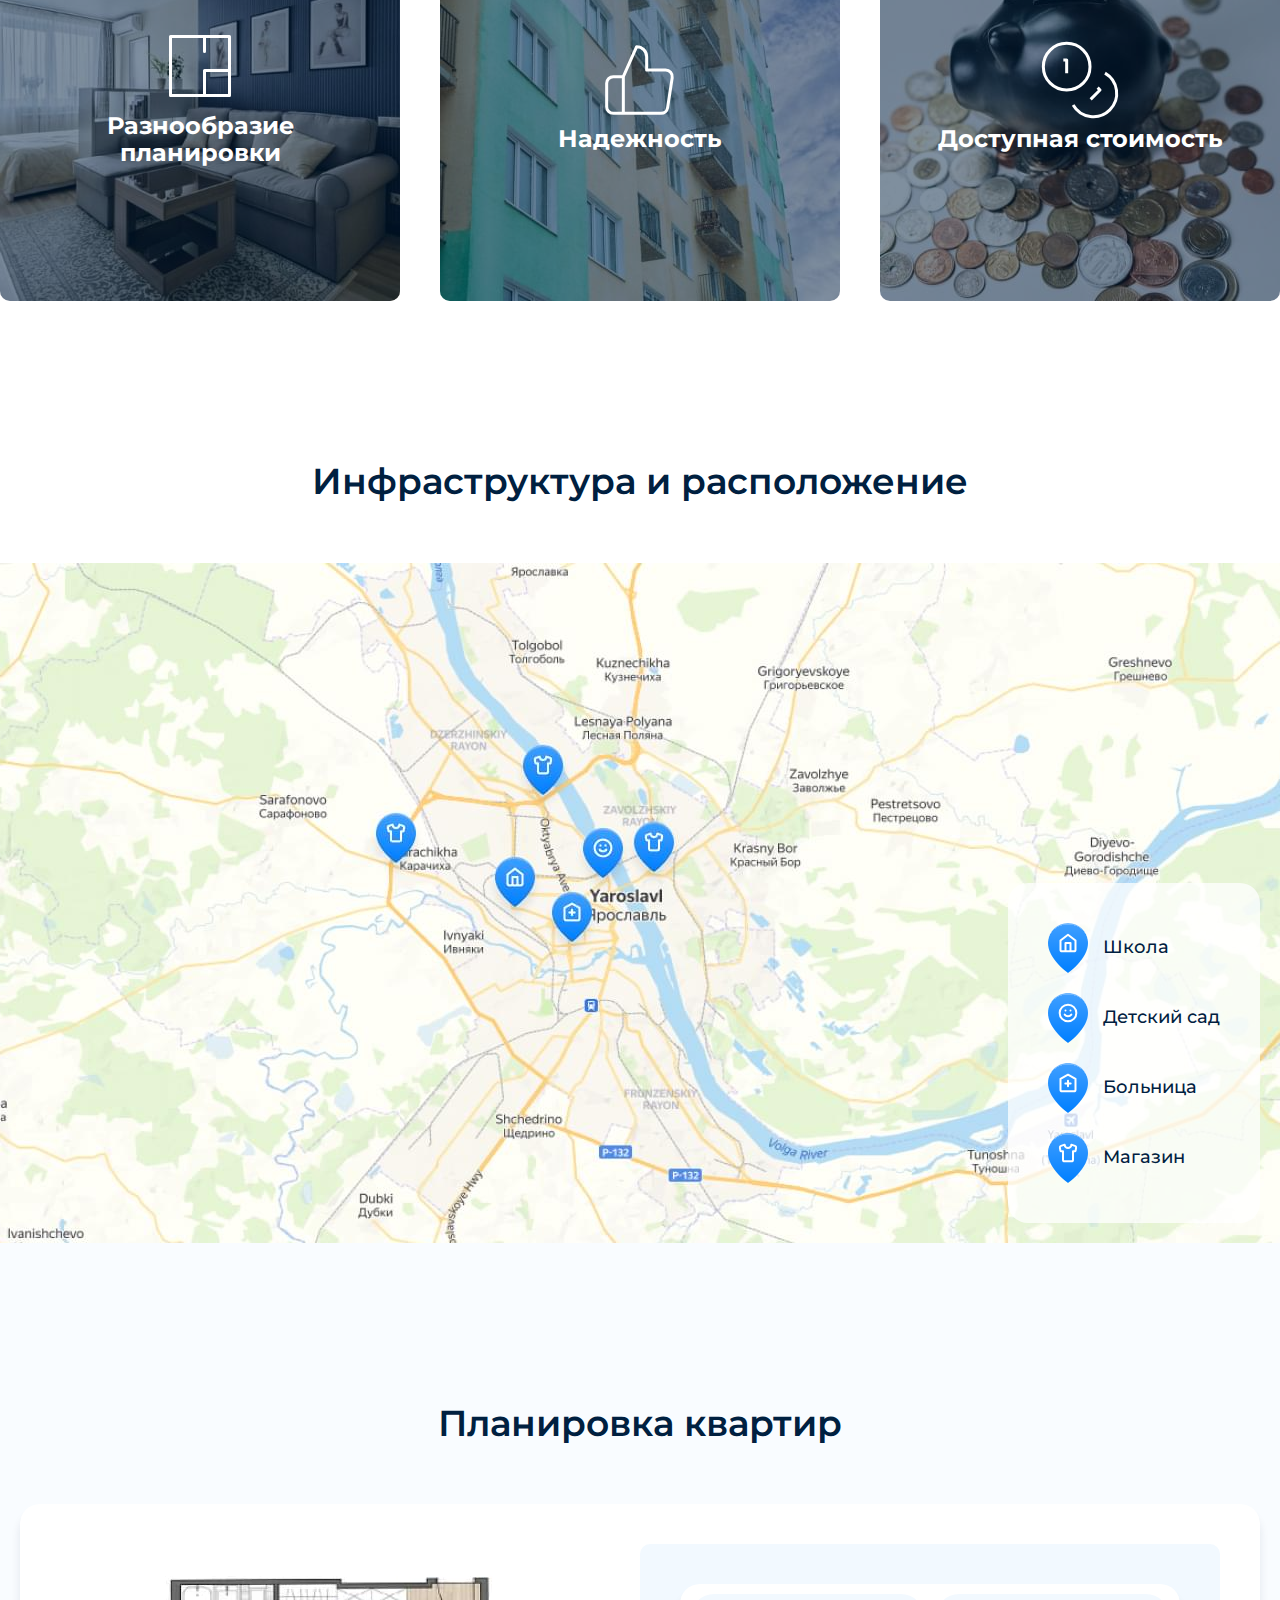
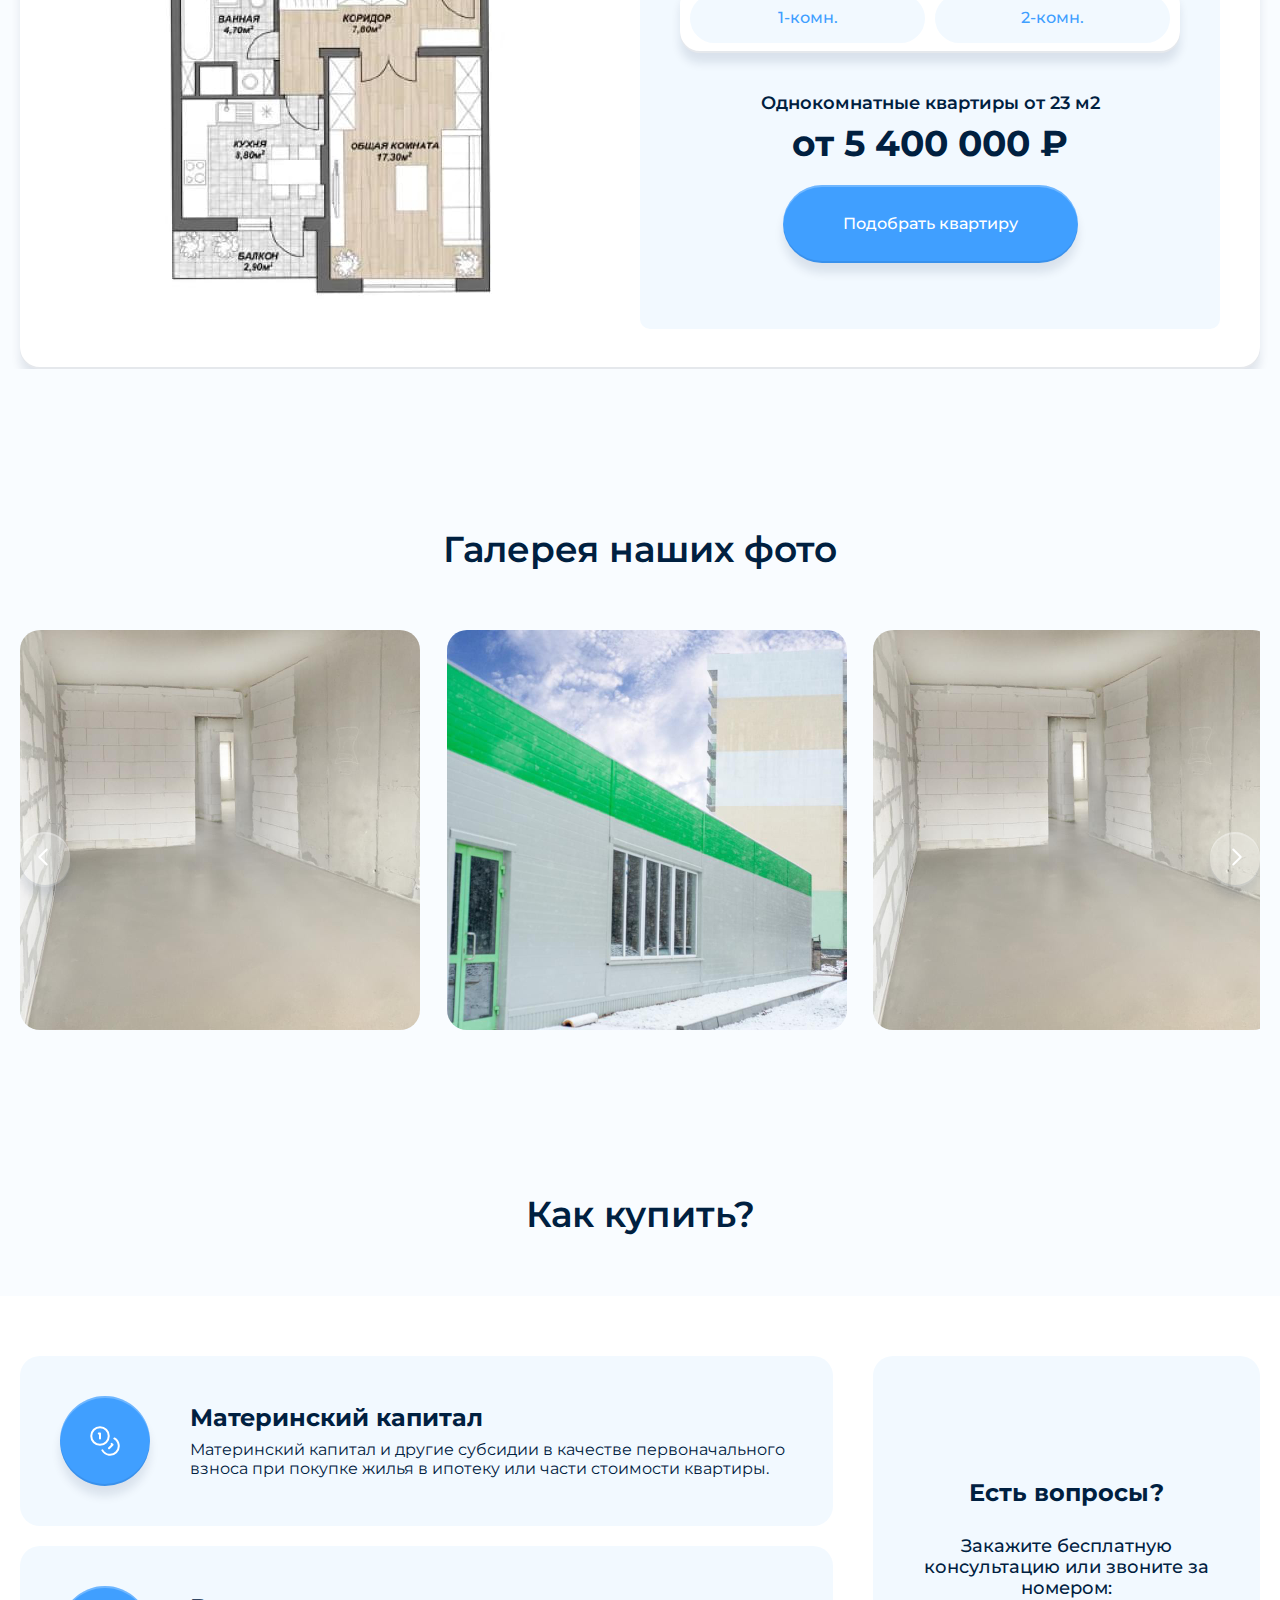
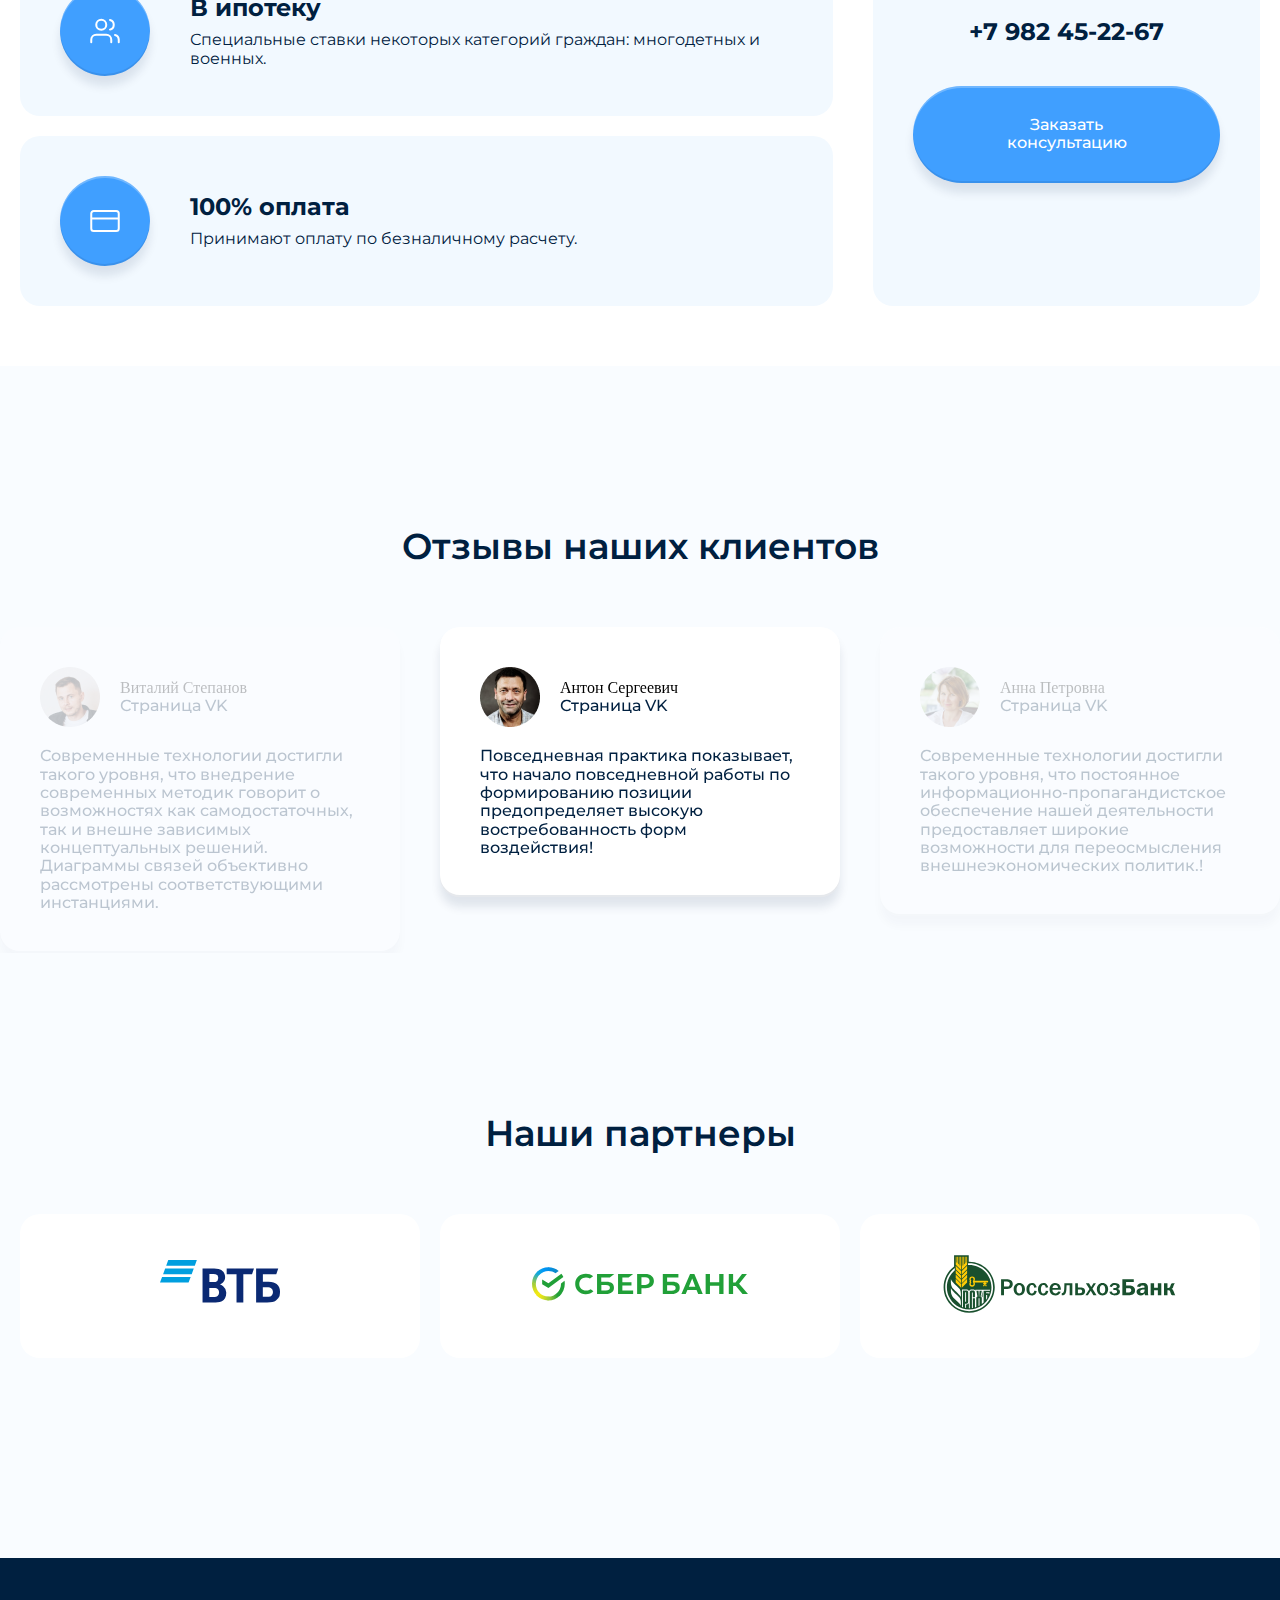
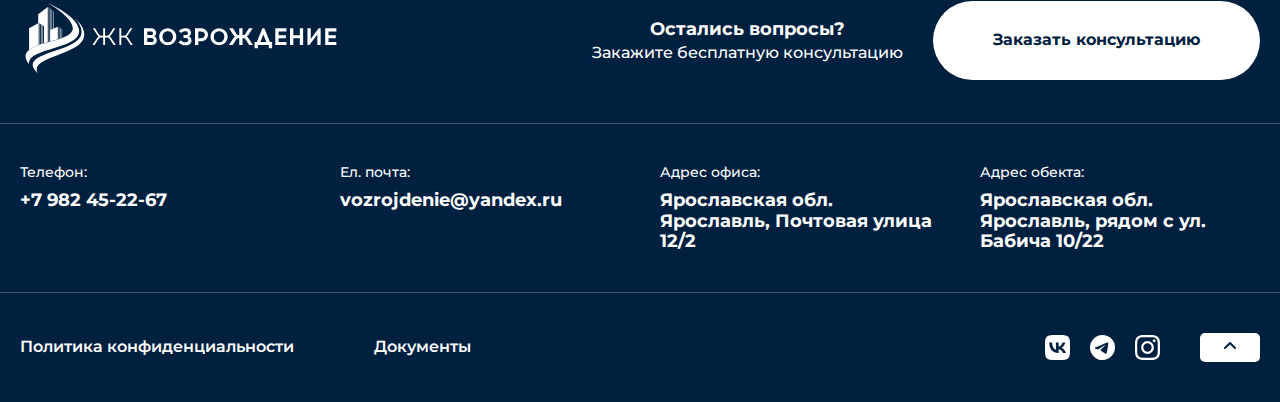
==== commit ef1fdd47: "Add files via upload" ====
--- a/index.html
+++ b/index.html
@@ -294,19 +294,19 @@
         <div class="gallery__slider swiper-container">
           <div class="swiper-wrapper">
             <div class="gallery__slider-item swiper-slide">
-              <img src=assets/images/gallery-1.jpg alt="" height="400px" width="400px">
+              <img src=assets/images/gallery-1.jpg alt="">
 
             </div>
             <div class="gallery__slider-item swiper-slide">
-              <img src=assets/images/gallery-2.jpg alt="" height="400px" width="400px">
+              <img src=assets/images/gallery-2.jpg alt="">
 
             </div>
             <div class="gallery__slider-item swiper-slide">
-              <img src=assets/images/gallery-3.jpg alt="" height="400px" width="400px">
+              <img src=assets/images/gallery-3.jpg alt="">
 
             </div>
             <div class="gallery__slider-item swiper-slide">
-              <img src=assets/images/gallery-2.jpg alt="" height="400px" width="400px">
+              <img src=assets/images/gallery-2.jpg alt="">
 
             </div>
 
--- a/assets/css/styles.min.css
+++ b/assets/css/styles.min.css
@@ -1 +1 @@
-/*! normalize.css v8.0.1 | MIT License | github.com/necolas/normalize.css */html{line-height:1.15;-webkit-text-size-adjust:100%}body{margin:0}main{display:block}h1{font-size:2em;margin:.67em 0}hr{box-sizing:content-box;height:0;overflow:visible}pre{font-family:monospace,monospace;font-size:1em}a{background-color:transparent}abbr[title]{border-bottom:none;text-decoration:underline;-webkit-text-decoration:underline dotted;text-decoration:underline dotted}b,strong{font-weight:bolder}code,kbd,samp{font-family:monospace,monospace;font-size:1em}small{font-size:80%}sub,sup{font-size:75%;line-height:0;position:relative;vertical-align:baseline}sub{bottom:-.25em}sup{top:-.5em}img{border-style:none}button,input,optgroup,select,textarea{font-family:inherit;font-size:100%;line-height:1.15;margin:0}button,input{overflow:visible}button,select{text-transform:none}[type=button],[type=reset],[type=submit],button{-webkit-appearance:button}[type=button]::-moz-focus-inner,[type=reset]::-moz-focus-inner,[type=submit]::-moz-focus-inner,button::-moz-focus-inner{border-style:none;padding:0}[type=button]:-moz-focusring,[type=reset]:-moz-focusring,[type=submit]:-moz-focusring,button:-moz-focusring{outline:1px dotted ButtonText}fieldset{padding:.35em .75em .625em}legend{box-sizing:border-box;color:inherit;display:table;max-width:100%;padding:0;white-space:normal}progress{vertical-align:baseline}textarea{overflow:auto}[type=checkbox],[type=radio]{box-sizing:border-box;padding:0}[type=number]::-webkit-inner-spin-button,[type=number]::-webkit-outer-spin-button{height:auto}[type=search]{-webkit-appearance:textfield;outline-offset:-2px}[type=search]::-webkit-search-decoration{-webkit-appearance:none}::-webkit-file-upload-button{-webkit-appearance:button;font:inherit}details{display:block}summary{display:list-item}template{display:none}[hidden]{display:none}:root{--text-color:#002040;--color-white-tr:rgba(255, 255, 255, 0.5);--color-white:#fff;--btn-color:#409FFF;--gradient-blue:linear-gradient(180deg, #409FFF 0%, #007FFF 100%);--box-shadow:0px -2px 0px 0px rgba(0, 32, 64, 0.10) inset,0px 2px 0px 0px rgba(255, 255, 255, 0.25) inset,0px 10px 10px 0px rgba(0, 32, 64, 0.10);--header-height:100px;--btn-color-h:#007FFF;--btn-no-color-h:rgba(239, 239, 239, 0.729)}.header__menu,.map__menu{margin:0;padding:0;list-style:none}p{padding:0;margin:0}h1{font-family:Montserrat;font-size:36px;font-weight:500;color:var(--text-color);margin:0}h2{font-family:Montserrat;font-size:24px;font-weight:600;color:var(--text-color);margin:0}.--d-flex-sb-c{display:flex;justify-content:space-between;align-items:center}.--d-flex-c{display:flex;align-items:center}.--d-flex-c-c{display:flex;justify-content:center;align-items:center}.--d-flex-jcc{display:flex;justify-content:center}.--bgrn{background-color:#f9fcff}.--bgrn-none{background-color:transparent}.footer{background-color:var(--text-color)}.footer__question{display:flex;flex-direction:column;align-items:center;gap:20px;padding-block:40px}@media only screen and (width >= 1024px){.footer__question{flex-direction:row;justify-content:space-between;align-items:center}}.footer__question-content{display:flex;flex-direction:column;align-items:center;gap:20px}@media only screen and (width >= 1024px){.footer__question-content{flex-direction:row;justify-content:space-between;align-items:center;gap:30px}}.footer__question-text{text-align:center;color:var(--color-white);font-family:Montserrat}.footer__question-text-top{font-size:18px;font-weight:700;padding-bottom:5px}.footer__question-text-bottom{font-size:16px;font-weight:500}.footer__btn-white{text-decoration:none;background-color:var(--color-white);font-family:Montserrat;color:var(--text-color);font-size:16px;font-weight:700;border-radius:80px;padding:30px 60px}.footer__btn-white:hover{background-color:#f2f9ff}.footer__info{display:flex;flex-direction:column;gap:40px;padding:40px}@media only screen and (width >= 1280px){.footer__info{display:grid;grid-template-columns:repeat(4,1fr);-moz-column-gap:40px;column-gap:40px}}.footer__info-name{font-family:Montserrat;color:var(--color-white);font-size:14px;font-weight:500;padding-bottom:10px;padding-inline:20px}@media only screen and (width >= 1280px){.footer__info-name{padding-inline:0}}.footer__info-item{font-family:Montserrat;color:var(--color-white);font-size:18px;font-weight:700;text-decoration:none;padding-inline:20px}@media only screen and (width >= 1280px){.footer__info-item{padding-inline:0}}.footer__media{padding-block:40px;display:flex;flex-direction:column;gap:40px}@media only screen and (width >= 1024px){.footer__media{flex-direction:row;justify-content:space-between;align-items:center}}.footer__media-text{display:flex;justify-content:space-between;align-items:center}@media only screen and (width >= 1024px){.footer__media-text{flex-direction:row;justify-content:space-between;align-items:center;gap:80px}}.footer__media-text a{font-family:Montserrat;color:var(--color-white);font-size:16px;font-weight:600;text-decoration:none}.footer__messengers{display:flex;justify-content:space-between;align-items:center}@media only screen and (width >= 1024px){.footer__messengers{flex-direction:row;justify-content:space-between;align-items:center;gap:40px}}.footer__messengers-icon{display:flex;justify-content:space-between;align-items:center;gap:20px}.footer__messengers-btn{padding:2px 20px;background-color:var(--color-white);border-radius:5px}.footer__messengers-btn:hover{background-color:#f2f9ff}.footer__border{border-bottom:1px solid rgba(255,255,255,.25)}.header{position:relative;background-color:rgba(255,255,255,.5)}.header__content{height:100px}@media only screen and (width >= 1280px){.header__content{gap:133px}}.header__menu-toggle{font-family:Montserrat;background-color:var(--btn-color);border:none;color:var(--color-white);border-radius:79px;padding:10px 20px;gap:10px;box-shadow:var(--box-shadow)}.header__menu-toggle.is-open~.header__list{display:block}@media only screen and (width >= 1280px){.header__menu-toggle{display:none}}.header__list{display:none;position:absolute;left:0;top:100px;width:100%;padding-block:40px;background-color:#fff;font-family:Montserrat;font-size:18px;font-weight:500}@media only screen and (width >= 1280px){.header__list{position:static;display:flex;justify-content:space-between;align-items:center;background-color:transparent}}.header__menu{display:flex;flex-direction:column;align-items:center;gap:40px;padding-bottom:80px}@media only screen and (width >= 1280px){.header__menu{flex-direction:row;justify-content:space-between;align-items:center;padding-bottom:0}}.header__menu-item a{text-decoration:none;color:var(--text-color)}.header__contact{display:flex;flex-direction:column;align-items:center;gap:20px}@media only screen and (width >= 1280px){.header__contact{justify-content:space-between;align-items:center;flex-direction:row}}.header__tel{text-decoration:none;color:var(--text-color)}.header__contact p{text-align:right}.header__callback{background-color:var(--btn-color);border:none;color:var(--color-white);border-radius:79px;padding:10px 20px;gap:10px;position:relative;text-decoration:none}@media only screen and (width >= 1280px){.header__callback{padding:10px;box-shadow:var(--box-shadow)}}@media only screen and (width >= 1280px){.header__callback span{display:none}}.project-card{padding:10px;background-color:#fff;border-radius:20px;box-shadow:var(--box-shadow)}.project-card__picture{display:block;width:100%}@media only screen and (width >= 1024px){.project-card__picture{margin-bottom:0}}@media only screen and (width >= 1280px){.project-card__picture{grid-column:span 2}}.project-card__img{border-radius:20px}.project-card__bootom{padding:10px}.project-card__bootom h2{padding-block:10px 20px}@media only screen and (width >= 1280px){.project-card__bootom h2{padding-top:20px}}.project-card__blocks-info{display:flex;flex-direction:column;gap:10px}.project-card__icon{background-color:#f2f9ff;padding:5px 10px;border-radius:30px}.project-card__icon p{font-family:Montserrat;font-size:16px;font-weight:500;color:var(--btn-color);padding-left:5px}.project-card__info p{font-family:Montserrat;font-size:16px;font-weight:500;color:var(--text-color);padding-left:10px}.project-card__btn{text-decoration:none;background-color:var(--btn-color);font-family:Montserrat;color:#fff;font-size:16px;font-weight:700;border-radius:10px;padding:30px 60px;margin-top:40px;display:flex;justify-content:center;align-items:center;gap:25px;box-shadow:var(--box-shadow)}@media only screen and (width >= 1024px){.project-card__btn{margin-top:50px}}@media only screen and (width >= 1280px){.project-card__btn{margin-top:40px}}@media only screen and (width >= 1024px){.project-card__liter{display:grid;grid-template-columns:repeat(2,1fr);-moz-column-gap:40px;column-gap:40px}}@media only screen and (width >= 1280px){.project-card__liter{grid-template-columns:repeat(3,1fr)}}.container{max-width:1280px;margin:auto;padding-inline:20px}.project h1{padding-bottom:40px}@media only screen and (width >= 1280px){.project h1{padding-bottom:60px}}.project__cards{display:flex;flex-direction:column;gap:20px;padding-bottom:160px}@media only screen and (width >= 1024px){.project__cards{gap:40px;padding-bottom:200px}}.top-banner{background:url(../images/banner-bg.jpg) center top}@media only screen and (width >= 1024px){.top-banner{height:600px;margin-top:calc(var(--header-height) * -1);background:url(../images/top-banner.jpg) no-repeat center top;padding-top:var(--header-height)}}@media only screen and (width >= 1280px){.top-banner{height:700px}}@media only screen and (width >= 1024px){.top-banner__block{display:grid;grid-template-columns:repeat(12,1fr);align-items:center;height:100%}}.top-banner .container{padding:0}.top-banner__picture{display:block;height:250px}@media only screen and (width >= 1024px){.top-banner__picture{display:none}}.top-banner__picture img{width:100%;height:100%;-o-object-fit:cover;object-fit:cover}.top-banner__title-com{display:none}@media only screen and (width >= 1024px){.top-banner__title-com{display:block}}.top-banner__contant{padding:40px 20px 80px 20px}@media only screen and (width >= 1024px){.top-banner__contant{grid-column:span 7}}@media only screen and (width >= 1280px){.top-banner__contant{padding:0 20px 80px}}.top-banner__title-mob{font-family:Montserrat;font-size:36px;font-weight:500;color:var(--text-color);text-align:center;margin-bottom:20px}@media only screen and (width >= 1024px){.top-banner__title-mob{display:none}}.top-banner .line{color:var(--btn-color);background:url(../images/Line.svg) no-repeat bottom;padding-bottom:5px}.top-banner__btn{margin-top:20px;display:flex;flex-direction:column;gap:10px}@media only screen and (width >= 768px){.top-banner__btn{flex-direction:row;justify-content:center}}@media only screen and (width >= 1024px){.top-banner__btn{flex-direction:column;align-items:flex-start;margin-top:40px}}@media only screen and (width >= 1280px){.top-banner__btn{flex-direction:row;justify-content:start}}.top-banner__title-com h2{font-family:Montserrat;font-size:48px;font-weight:500;color:var(--text-color);padding-bottom:20px}.top-banner__title-com p{font-family:Montserrat;font-size:24px;font-weight:500;color:var(--text-color)}.btn-blue-oval{text-decoration:none;background-color:var(--btn-color);font-family:Montserrat;color:#fff;font-size:16px;font-weight:700;border-radius:80px;padding:30px 60px;display:flex;justify-content:center;align-items:center;gap:25px;box-shadow:var(--box-shadow)}.btn-blue-oval:hover{background-color:var(--btn-color-h)}.btn-circuit-oval{text-decoration:none;background-color:transparent;font-family:Montserrat;color:var(--text-color);border:1px solid var(--text-color);font-size:16px;font-weight:700;border-radius:80px;padding:30px 60px;display:flex;justify-content:center;align-items:center;gap:25px;box-shadow:var(--box-shadow)}.btn-circuit-oval:hover{background-color:var(--btn-no-color-h)}.advantages{width:440px;position:relative;border-radius:10px;overflow:hidden;background-color:none}@media only screen and (width >= 1024px){.advantages{width:400px;height:400px;cursor:pointer}.advantages:hover .advantages__text{max-height:200px}}.advantages__img{position:absolute;top:0;left:0;width:100%;height:120px;z-index:-1}.advantages__img::before{content:"";position:absolute;top:0;left:0;bottom:0;right:0;background-color:#002040;opacity:.5}.advantages__img img{display:block;width:100%;height:100%;-o-object-fit:cover;object-fit:cover}@media only screen and (width >= 1024px){.advantages__img{height:100%}}.advantages__header{height:40px;display:flex;align-items:center;justify-content:space-between;gap:30px;padding:40px;color:#fff;font-family:Montserrat;color:var(--color-white);font-size:24px;font-weight:700}.advantages__header.is-open+.advantages__text{display:block}@media only screen and (width >= 1024px){.advantages__header{height:auto;display:block;padding:0}}.advantages__title{flex-grow:1}.advantages__text{display:none;padding:40px;background-color:#f5f7f9;font-family:Montserrat;color:var(--text-color);font-size:16px;font-weight:400;box-shadow:var(--box-shadow)}@media only screen and (width >= 1024px){.advantages__text{display:block;max-height:0;overflow:hidden;background:0 0;color:#fff;padding:0;transition:max-height .4s ease}}@media only screen and (width >= 1024px){.advantages__content{padding-inline:40px;height:100%;display:flex;flex-direction:column;justify-content:center;align-items:center;text-align:center;gap:10px}}@media only screen and (width >= 1024px){.advantages__icon img{width:80px;height:80px}}@media only screen and (width >= 1024px){.advantages__arrow{display:none}}.map{position:relative}@media only screen and (width >= 768px){.map{background:url(../images/map/map.jpg) no-repeat center top;padding:20px;display:flex;justify-content:end;padding-top:320px}}.map__point{padding-inline:20px}.map__img{height:700px;display:flex;justify-content:center;align-items:center}@media only screen and (width >= 768px){.map__img{display:none}}.map__img img{text-align:center}.map__list{display:none}@media only screen and (width >= 768px){.map__list{display:block}}.map__menu{text-decoration:none;display:flex;flex-direction:column;justify-content:center;gap:20px;padding:40px;background-color:rgba(255,255,255,.75);border-radius:20px;bottom:0}.map__menu-item{display:flex;align-items:center;gap:15px;font-family:Montserrat;font-size:18px;font-weight:500;text-align:center;text-decoration:none;color:var(--text-color)}.map__point{position:absolute;bottom:0;right:0;padding:20px;background-color:rgba(255,255,255,.75);padding:20px 25px;border-radius:20px;margin:20px;cursor:pointer}@media only screen and (width >= 768px){.map__point{display:none}}.plan__content{background-color:#fff;box-shadow:var(--box-shadow);border-radius:20px;display:flex;flex-direction:column}@media only screen and (width >= 1024px){.plan__content{display:grid;grid-template-columns:repeat(2,1fr);padding:40px}}.plan__img{padding:40px}@media only screen and (width >= 1024px){.plan__img{padding:0;padding-right:40px;display:block;margin:auto}}.plan__text{padding:40px;display:flex;flex-direction:column;gap:40px;margin-bottom:36px}@media only screen and (width >= 1024px){.plan__text{background-color:#f2f9ff;border-radius:10px;margin-bottom:0}}.plan__btn{background-color:#fff;box-shadow:var(--box-shadow);border-radius:20px;padding:10px;display:grid;grid-template-columns:repeat(2,1fr);-moz-column-gap:10px;column-gap:10px}.plan__btn button{background-color:#f2f9ff;font-family:Montserrat;color:var(--btn-color);font-size:16px;font-weight:500;border-radius:50px;padding:15px 20px;border:none}.plan__btn button:hover{background-color:var(--btn-color);color:#fff}.plan__description{display:flex;flex-direction:column;gap:20px;align-items:center}.plan__description-title{font-family:Montserrat;color:var(--text-color);font-size:18px;font-weight:600;padding-bottom:10px}.plan__description-price{font-family:Montserrat;color:var(--text-color);font-size:36px;font-weight:700}.plan__description-text{text-align:center}.btn-blue{background-color:var(--btn-color);border-radius:80px;padding:30px 60px;border:none;box-shadow:var(--box-shadow)}.btn-blue:hover{background-color:var(--btn-color-h)}.btn-blue a{text-decoration:none;font-family:Montserrat;color:var(--color-white);font-size:16px;font-weight:500;display:flex;justify-content:center}.gallery{margin:0}.gallery__slider{box-sizing:border-box;width:100%;overflow:hidden;position:absolute}.gallery__slider .button-next,.gallery__slider .button-prev{-webkit-backdrop-filter:blur(2, 5px);backdrop-filter:blur(2, 5px);background:rgba(255,255,255,.25);padding:10px;border-radius:30px;box-shadow:var(--box-shadow)}.gallery__navigation{display:none}@media only screen and (width >= 1024px){.gallery__navigation{position:absolute;top:50%;width:100%;display:flex;justify-content:space-between;z-index:2}}.gallery__slider-item img{border-radius:20px}.swiper-container{position:relative;z-index:1}.questions{background-color:#fff;margin:20px 0}.questions__block,.questions__block-with-btn{background-color:#f2f9ff;gap:40px;padding:40px;border-radius:20px;display:flex;align-items:center}.questions__block-with-btn{flex-direction:column;gap:30px;justify-content:center;align-items:center}.questions__icon{background-color:var(--btn-color);border-radius:80px;padding:30px;border:none;box-shadow:var(--box-shadow)}.questions img{display:block}@media only screen and (width >= 1024px){.questions__blocks{grid-column:span 2}}.questions__blocks,.questions__content{display:flex;flex-direction:column;gap:20px}.questions__content{padding-block:40px}@media only screen and (width >= 1024px){.questions__content{display:grid;grid-template-columns:repeat(3,1fr);-moz-column-gap:40px;column-gap:40px}}.questions__title{font-family:Montserrat;color:var(--text-color);font-size:24px;font-weight:700;padding-bottom:10px}.questions__text{font-family:Montserrat;color:var(--text-color);font-size:16px;font-weight:400;text-align:start}.questions__text-block-with-btn{display:flex;flex-direction:column;align-items:center;gap:20px}.questions__text-btn{font-family:Montserrat;color:var(--text-color);font-size:18px;font-weight:500;text-align:center}.questions .btn-blue{text-align:center}.reviews{box-sizing:border-box;width:100%;overflow:hidden;max-width:1920px;margin:0 auto}.swiper-slide-next,.swiper-slide-prev{opacity:.25}.partners__card{background-color:#fff;border-radius:20px;padding:40px;display:flex;justify-content:center;align-items:center}.partners-cards{display:flex;flex-direction:column;gap:20px;padding-bottom:200px}@media only screen and (width >= 1024px){.partners-cards{display:grid;grid-template-columns:repeat(3,1fr);-moz-column-gap:auto;column-gap:auto}}.advantages-cards{display:flex;flex-direction:column;justify-content:center;align-items:center;gap:20px}@media only screen and (width >= 1024px){.advantages-cards{display:grid;grid-template-columns:repeat(2,1fr);place-items:center;gap:40px}}@media only screen and (width >= 1280px){.advantages-cards{grid-template-columns:repeat(3,1fr)}}.title{font-size:36px;padding:120px 0 40px 0;text-align:center}@media only screen and (width >= 1024px){.title{padding:160px 0 60px 0}}.comment{background-color:#fff;border-radius:20px;padding:40px;box-shadow:var(--box-shadow)}.comment__content{display:flex;align-items:center;gap:20px;padding-bottom:20px}.comment__reviews__user{font-family:Montserrat;color:var(--text-color);font-size:18px;font-weight:600}.comment__comment,.comment__messenger{font-family:Montserrat;color:var(--text-color);font-size:16px;font-weight:500}+/*! normalize.css v8.0.1 | MIT License | github.com/necolas/normalize.css */html{line-height:1.15;-webkit-text-size-adjust:100%}body{margin:0}main{display:block}h1{font-size:2em;margin:.67em 0}hr{box-sizing:content-box;height:0;overflow:visible}pre{font-family:monospace,monospace;font-size:1em}a{background-color:transparent}abbr[title]{border-bottom:none;text-decoration:underline;-webkit-text-decoration:underline dotted;text-decoration:underline dotted}b,strong{font-weight:bolder}code,kbd,samp{font-family:monospace,monospace;font-size:1em}small{font-size:80%}sub,sup{font-size:75%;line-height:0;position:relative;vertical-align:baseline}sub{bottom:-.25em}sup{top:-.5em}img{border-style:none}button,input,optgroup,select,textarea{font-family:inherit;font-size:100%;line-height:1.15;margin:0}button,input{overflow:visible}button,select{text-transform:none}[type=button],[type=reset],[type=submit],button{-webkit-appearance:button}[type=button]::-moz-focus-inner,[type=reset]::-moz-focus-inner,[type=submit]::-moz-focus-inner,button::-moz-focus-inner{border-style:none;padding:0}[type=button]:-moz-focusring,[type=reset]:-moz-focusring,[type=submit]:-moz-focusring,button:-moz-focusring{outline:1px dotted ButtonText}fieldset{padding:.35em .75em .625em}legend{box-sizing:border-box;color:inherit;display:table;max-width:100%;padding:0;white-space:normal}progress{vertical-align:baseline}textarea{overflow:auto}[type=checkbox],[type=radio]{box-sizing:border-box;padding:0}[type=number]::-webkit-inner-spin-button,[type=number]::-webkit-outer-spin-button{height:auto}[type=search]{-webkit-appearance:textfield;outline-offset:-2px}[type=search]::-webkit-search-decoration{-webkit-appearance:none}::-webkit-file-upload-button{-webkit-appearance:button;font:inherit}details{display:block}summary{display:list-item}template{display:none}[hidden]{display:none}:root{--text-color:#002040;--color-white-tr:rgba(255, 255, 255, 0.5);--color-white:#fff;--btn-color:#409FFF;--gradient-blue:linear-gradient(180deg, #409FFF 0%, #007FFF 100%);--box-shadow:0px -2px 0px 0px rgba(0, 32, 64, 0.10) inset,0px 2px 0px 0px rgba(255, 255, 255, 0.25) inset,0px 10px 10px 0px rgba(0, 32, 64, 0.10);--header-height:100px;--btn-color-h:#007FFF;--btn-no-color-h:rgba(239, 239, 239, 0.729)}.header__menu,.map__menu{margin:0;padding:0;list-style:none}p{padding:0;margin:0}h1{font-family:Montserrat;font-size:36px;font-weight:500;color:var(--text-color);margin:0}h2{font-family:Montserrat;font-size:24px;font-weight:600;color:var(--text-color);margin:0}.--d-flex-sb-c{display:flex;justify-content:space-between;align-items:center}.--d-flex-c{display:flex;align-items:center}.--d-flex-c-c{display:flex;justify-content:center;align-items:center}.--d-flex-jcc{display:flex;justify-content:center}.--bgrn{background-color:#f9fcff}.--bgrn-none{background-color:transparent}.footer{background-color:var(--text-color)}.footer__question{display:flex;flex-direction:column;align-items:center;gap:20px;padding-block:40px}@media only screen and (width >= 1024px){.footer__question{flex-direction:row;justify-content:space-between;align-items:center}}.footer__question-content{display:flex;flex-direction:column;align-items:center;gap:20px}@media only screen and (width >= 1024px){.footer__question-content{flex-direction:row;justify-content:space-between;align-items:center;gap:30px}}.footer__question-text{text-align:center;color:var(--color-white);font-family:Montserrat}.footer__question-text-top{font-size:18px;font-weight:700;padding-bottom:5px}.footer__question-text-bottom{font-size:16px;font-weight:500}.footer__btn-white{text-decoration:none;background-color:var(--color-white);font-family:Montserrat;color:var(--text-color);font-size:16px;font-weight:700;border-radius:80px;padding:30px 60px}.footer__btn-white:hover{background-color:#f2f9ff}.footer__info{display:flex;flex-direction:column;gap:40px;padding:40px}@media only screen and (width >= 1280px){.footer__info{display:grid;grid-template-columns:repeat(4,1fr);-moz-column-gap:40px;column-gap:40px}}.footer__info-name{font-family:Montserrat;color:var(--color-white);font-size:14px;font-weight:500;padding-bottom:10px;padding-inline:20px}@media only screen and (width >= 1280px){.footer__info-name{padding-inline:0}}.footer__info-item{font-family:Montserrat;color:var(--color-white);font-size:18px;font-weight:700;text-decoration:none;padding-inline:20px}@media only screen and (width >= 1280px){.footer__info-item{padding-inline:0}}.footer__media{padding-block:40px;display:flex;flex-direction:column;gap:40px}@media only screen and (width >= 1024px){.footer__media{flex-direction:row;justify-content:space-between;align-items:center}}.footer__media-text{display:flex;justify-content:space-between;align-items:center}@media only screen and (width >= 1024px){.footer__media-text{flex-direction:row;justify-content:space-between;align-items:center;gap:80px}}.footer__media-text a{font-family:Montserrat;color:var(--color-white);font-size:16px;font-weight:600;text-decoration:none}.footer__messengers{display:flex;justify-content:space-between;align-items:center}@media only screen and (width >= 1024px){.footer__messengers{flex-direction:row;justify-content:space-between;align-items:center;gap:40px}}.footer__messengers-icon{display:flex;justify-content:space-between;align-items:center;gap:20px}.footer__messengers-btn{padding:2px 20px;background-color:var(--color-white);border-radius:5px}.footer__messengers-btn:hover{background-color:#f2f9ff}.footer__border{border-bottom:1px solid rgba(255,255,255,.25)}.header{position:relative;background-color:rgba(255,255,255,.5)}.header__content{height:100px}@media only screen and (width >= 1280px){.header__content{gap:133px}}.header__menu-toggle{font-family:Montserrat;background-color:var(--btn-color);border:none;color:var(--color-white);border-radius:79px;padding:10px 20px;gap:10px;box-shadow:var(--box-shadow)}.header__menu-toggle.is-open~.header__list{display:block}@media only screen and (width >= 1280px){.header__menu-toggle{display:none}}.header__list{display:none;position:absolute;left:0;top:100px;width:100%;padding-block:40px;background-color:#fff;font-family:Montserrat;font-size:18px;font-weight:500}@media only screen and (width >= 1280px){.header__list{position:static;display:flex;justify-content:space-between;align-items:center;background-color:transparent}}.header__menu{display:flex;flex-direction:column;align-items:center;gap:40px;padding-bottom:80px}@media only screen and (width >= 1280px){.header__menu{flex-direction:row;justify-content:space-between;align-items:center;padding-bottom:0}}.header__menu-item a{text-decoration:none;color:var(--text-color)}.header__contact{display:flex;flex-direction:column;align-items:center;gap:20px}@media only screen and (width >= 1280px){.header__contact{justify-content:space-between;align-items:center;flex-direction:row}}.header__tel{text-decoration:none;color:var(--text-color)}.header__contact p{text-align:right}.header__callback{background-color:var(--btn-color);border:none;color:var(--color-white);border-radius:79px;padding:10px 20px;gap:10px;position:relative;text-decoration:none}@media only screen and (width >= 1280px){.header__callback{padding:10px;box-shadow:var(--box-shadow)}}@media only screen and (width >= 1280px){.header__callback span{display:none}}.project-card{padding:10px;background-color:#fff;border-radius:20px;box-shadow:var(--box-shadow)}.project-card__picture{display:block;width:100%}@media only screen and (width >= 1024px){.project-card__picture{margin-bottom:0}}@media only screen and (width >= 1280px){.project-card__picture{grid-column:span 2}}.project-card__img{border-radius:20px}.project-card__bootom{padding:10px}.project-card__bootom h2{padding-block:10px 20px}@media only screen and (width >= 1280px){.project-card__bootom h2{padding-top:20px}}.project-card__blocks-info{display:flex;flex-direction:column;gap:10px}.project-card__icon{background-color:#f2f9ff;padding:5px 10px;border-radius:30px}.project-card__icon p{font-family:Montserrat;font-size:16px;font-weight:500;color:var(--btn-color);padding-left:5px}.project-card__info p{font-family:Montserrat;font-size:16px;font-weight:500;color:var(--text-color);padding-left:10px}.project-card__btn{text-decoration:none;background-color:var(--btn-color);font-family:Montserrat;color:#fff;font-size:16px;font-weight:700;border-radius:10px;padding:30px 60px;margin-top:40px;display:flex;justify-content:center;align-items:center;gap:25px;box-shadow:var(--box-shadow)}@media only screen and (width >= 1024px){.project-card__btn{margin-top:50px}}@media only screen and (width >= 1280px){.project-card__btn{margin-top:40px}}@media only screen and (width >= 1024px){.project-card__liter{display:grid;grid-template-columns:repeat(2,1fr);-moz-column-gap:40px;column-gap:40px}}@media only screen and (width >= 1280px){.project-card__liter{grid-template-columns:repeat(3,1fr)}}.container{max-width:1280px;margin:auto;padding-inline:20px}.project h1{padding-bottom:40px}@media only screen and (width >= 1280px){.project h1{padding-bottom:60px}}.project__cards{display:flex;flex-direction:column;gap:20px;padding-bottom:160px}@media only screen and (width >= 1024px){.project__cards{gap:40px;padding-bottom:200px}}.top-banner{background:url(../images/banner-bg.jpg) center top}@media only screen and (width >= 1024px){.top-banner{height:600px;margin-top:calc(var(--header-height) * -1);background:url(../images/top-banner.jpg) no-repeat center top;padding-top:var(--header-height)}}@media only screen and (width >= 1280px){.top-banner{height:700px}}@media only screen and (width >= 1024px){.top-banner__block{display:grid;grid-template-columns:repeat(12,1fr);align-items:center;height:100%}}.top-banner .container{padding:0}.top-banner__picture{display:block;height:250px}@media only screen and (width >= 1024px){.top-banner__picture{display:none}}.top-banner__picture img{width:100%;height:100%;-o-object-fit:cover;object-fit:cover}.top-banner__title-com{display:none}@media only screen and (width >= 1024px){.top-banner__title-com{display:block}}.top-banner__contant{padding:40px 20px 80px 20px}@media only screen and (width >= 1024px){.top-banner__contant{grid-column:span 7}}@media only screen and (width >= 1280px){.top-banner__contant{padding:0 20px 80px}}.top-banner__title-mob{font-family:Montserrat;font-size:36px;font-weight:500;color:var(--text-color);text-align:center;margin-bottom:20px}@media only screen and (width >= 1024px){.top-banner__title-mob{display:none}}.top-banner .line{color:var(--btn-color);background:url(../images/Line.svg) no-repeat bottom;padding-bottom:5px}.top-banner__btn{margin-top:20px;display:flex;flex-direction:column;gap:10px}@media only screen and (width >= 768px){.top-banner__btn{flex-direction:row;justify-content:center}}@media only screen and (width >= 1024px){.top-banner__btn{flex-direction:column;align-items:flex-start;margin-top:40px}}@media only screen and (width >= 1280px){.top-banner__btn{flex-direction:row;justify-content:start}}.top-banner__title-com h2{font-family:Montserrat;font-size:48px;font-weight:500;color:var(--text-color);padding-bottom:20px}.top-banner__title-com p{font-family:Montserrat;font-size:24px;font-weight:500;color:var(--text-color)}.btn-blue-oval{text-decoration:none;background-color:var(--btn-color);font-family:Montserrat;color:#fff;font-size:16px;font-weight:700;border-radius:80px;padding:30px 60px;display:flex;justify-content:center;align-items:center;gap:25px;box-shadow:var(--box-shadow)}.btn-blue-oval:hover{background-color:var(--btn-color-h)}.btn-circuit-oval{text-decoration:none;background-color:transparent;font-family:Montserrat;color:var(--text-color);border:1px solid var(--text-color);font-size:16px;font-weight:700;border-radius:80px;padding:30px 60px;display:flex;justify-content:center;align-items:center;gap:25px;box-shadow:var(--box-shadow)}.btn-circuit-oval:hover{background-color:var(--btn-no-color-h)}.advantages{width:440px;position:relative;border-radius:10px;overflow:hidden;background-color:none}@media only screen and (width >= 1024px){.advantages{width:400px;height:400px;cursor:pointer}.advantages:hover .advantages__text{max-height:200px}}.advantages__img{position:absolute;top:0;left:0;width:100%;height:120px;z-index:-1}.advantages__img::before{content:"";position:absolute;top:0;left:0;bottom:0;right:0;background-color:#002040;opacity:.5}.advantages__img img{display:block;width:100%;height:100%;-o-object-fit:cover;object-fit:cover}@media only screen and (width >= 1024px){.advantages__img{height:100%}}.advantages__header{height:40px;display:flex;align-items:center;justify-content:space-between;gap:30px;padding:40px;color:#fff;font-family:Montserrat;color:var(--color-white);font-size:24px;font-weight:700}.advantages__header.is-open+.advantages__text{display:block}@media only screen and (width >= 1024px){.advantages__header{height:auto;display:block;padding:0}}.advantages__title{flex-grow:1}.advantages__text{display:none;padding:40px;background-color:#f5f7f9;font-family:Montserrat;color:var(--text-color);font-size:16px;font-weight:400;box-shadow:var(--box-shadow)}@media only screen and (width >= 1024px){.advantages__text{display:block;max-height:0;overflow:hidden;background:0 0;color:#fff;padding:0;transition:max-height .4s ease}}@media only screen and (width >= 1024px){.advantages__content{padding-inline:40px;height:100%;display:flex;flex-direction:column;justify-content:center;align-items:center;text-align:center;gap:10px}}@media only screen and (width >= 1024px){.advantages__icon img{width:80px;height:80px}}@media only screen and (width >= 1024px){.advantages__arrow{display:none}}.map{position:relative}@media only screen and (width >= 768px){.map{background:url(../images/map/map.jpg) no-repeat center top;padding:20px;display:flex;justify-content:end;padding-top:320px}}.map__point{padding-inline:20px}.map__img{height:700px;display:flex;justify-content:center;align-items:center}@media only screen and (width >= 768px){.map__img{display:none}}.map__img img{text-align:center}.map__list{display:none}@media only screen and (width >= 768px){.map__list{display:block}}.map__menu{text-decoration:none;display:flex;flex-direction:column;justify-content:center;gap:20px;padding:40px;background-color:rgba(255,255,255,.75);border-radius:20px;bottom:0}.map__menu-item{display:flex;align-items:center;gap:15px;font-family:Montserrat;font-size:18px;font-weight:500;text-align:center;text-decoration:none;color:var(--text-color)}.map__point{position:absolute;bottom:0;right:0;padding:20px;background-color:rgba(255,255,255,.75);padding:20px 25px;border-radius:20px;margin:20px;cursor:pointer}@media only screen and (width >= 768px){.map__point{display:none}}.plan__content{background-color:#fff;box-shadow:var(--box-shadow);border-radius:20px;display:flex;flex-direction:column}@media only screen and (width >= 1024px){.plan__content{display:grid;grid-template-columns:repeat(2,1fr);padding:40px}}.plan__img{padding:40px}@media only screen and (width >= 1024px){.plan__img{padding:0;padding-right:40px;display:block;margin:auto}}.plan__text{padding:40px;display:flex;flex-direction:column;gap:40px;margin-bottom:36px}@media only screen and (width >= 1024px){.plan__text{background-color:#f2f9ff;border-radius:10px;margin-bottom:0}}.plan__btn{background-color:#fff;box-shadow:var(--box-shadow);border-radius:20px;padding:10px;display:grid;grid-template-columns:repeat(2,1fr);-moz-column-gap:10px;column-gap:10px}.plan__btn button{background-color:#f2f9ff;font-family:Montserrat;color:var(--btn-color);font-size:16px;font-weight:500;border-radius:50px;padding:15px 20px;border:none}.plan__btn button:hover{background-color:var(--btn-color);color:#fff}.plan__description{display:flex;flex-direction:column;gap:20px;align-items:center}.plan__description-title{font-family:Montserrat;color:var(--text-color);font-size:18px;font-weight:600;padding-bottom:10px}.plan__description-price{font-family:Montserrat;color:var(--text-color);font-size:36px;font-weight:700}.plan__description-text{text-align:center}.btn-blue{background-color:var(--btn-color);border-radius:80px;padding:30px 60px;border:none;box-shadow:var(--box-shadow)}.btn-blue:hover{background-color:var(--btn-color-h)}.btn-blue a{text-decoration:none;font-family:Montserrat;color:var(--color-white);font-size:16px;font-weight:500;display:flex;justify-content:center}.gallery{margin:0}.gallery__slider{box-sizing:border-box;width:100%;overflow:hidden;position:absolute}.gallery__slider .button-next,.gallery__slider .button-prev{-webkit-backdrop-filter:blur(2, 5px);backdrop-filter:blur(2, 5px);background:rgba(255,255,255,.25);padding:10px;border-radius:30px;box-shadow:var(--box-shadow)}.gallery__navigation{display:none}@media only screen and (width >= 1024px){.gallery__navigation{position:absolute;top:50%;width:100%;display:flex;justify-content:space-between;z-index:2}}.gallery__slider-item img{border-radius:20px;height:300px;width:300px}@media only screen and (width >= 768px){.gallery__slider-item img{height:400px;width:400px}}.swiper-container{position:relative;z-index:1}.questions{background-color:#fff;margin:20px 0}.questions__block,.questions__block-with-btn{background-color:#f2f9ff;gap:40px;padding:40px;border-radius:20px;display:flex;align-items:center}.questions__block-with-btn{flex-direction:column;gap:30px;justify-content:center;align-items:center}.questions__icon{background-color:var(--btn-color);border-radius:80px;padding:30px;border:none;box-shadow:var(--box-shadow)}.questions img{display:block}@media only screen and (width >= 1024px){.questions__blocks{grid-column:span 2}}.questions__blocks,.questions__content{display:flex;flex-direction:column;gap:20px}.questions__content{padding-block:40px}@media only screen and (width >= 1024px){.questions__content{display:grid;grid-template-columns:repeat(3,1fr);-moz-column-gap:40px;column-gap:40px}}.questions__title{font-family:Montserrat;color:var(--text-color);font-size:24px;font-weight:700;padding-bottom:10px}.questions__text{font-family:Montserrat;color:var(--text-color);font-size:16px;font-weight:400;text-align:start}.questions__text-block-with-btn{display:flex;flex-direction:column;align-items:center;gap:20px}.questions__text-btn{font-family:Montserrat;color:var(--text-color);font-size:18px;font-weight:500;text-align:center}.questions .btn-blue{text-align:center}.reviews{box-sizing:border-box;width:100%;overflow:hidden;max-width:1920px;margin:0 auto}.reviews .swiper-slide-next,.reviews .swiper-slide-prev{opacity:.25}.partners__card{background-color:#fff;border-radius:20px;padding:40px;display:flex;justify-content:center;align-items:center}.partners-cards{display:flex;flex-direction:column;gap:20px;padding-bottom:200px}@media only screen and (width >= 1024px){.partners-cards{display:grid;grid-template-columns:repeat(3,1fr);-moz-column-gap:auto;column-gap:auto}}.advantages-cards{display:flex;flex-direction:column;justify-content:center;align-items:center;gap:20px}@media only screen and (width >= 1024px){.advantages-cards{display:grid;grid-template-columns:repeat(2,1fr);place-items:center;gap:40px}}@media only screen and (width >= 1280px){.advantages-cards{grid-template-columns:repeat(3,1fr)}}.title{font-size:36px;padding:120px 0 40px 0;text-align:center}@media only screen and (width >= 1024px){.title{padding:160px 0 60px 0}}.comment{background-color:#fff;border-radius:20px;padding:40px;box-shadow:var(--box-shadow)}.comment__content{display:flex;align-items:center;gap:20px;padding-bottom:20px}.comment__reviews__user{font-family:Montserrat;color:var(--text-color);font-size:18px;font-weight:600}.comment__comment,.comment__messenger{font-family:Montserrat;color:var(--text-color);font-size:16px;font-weight:500}